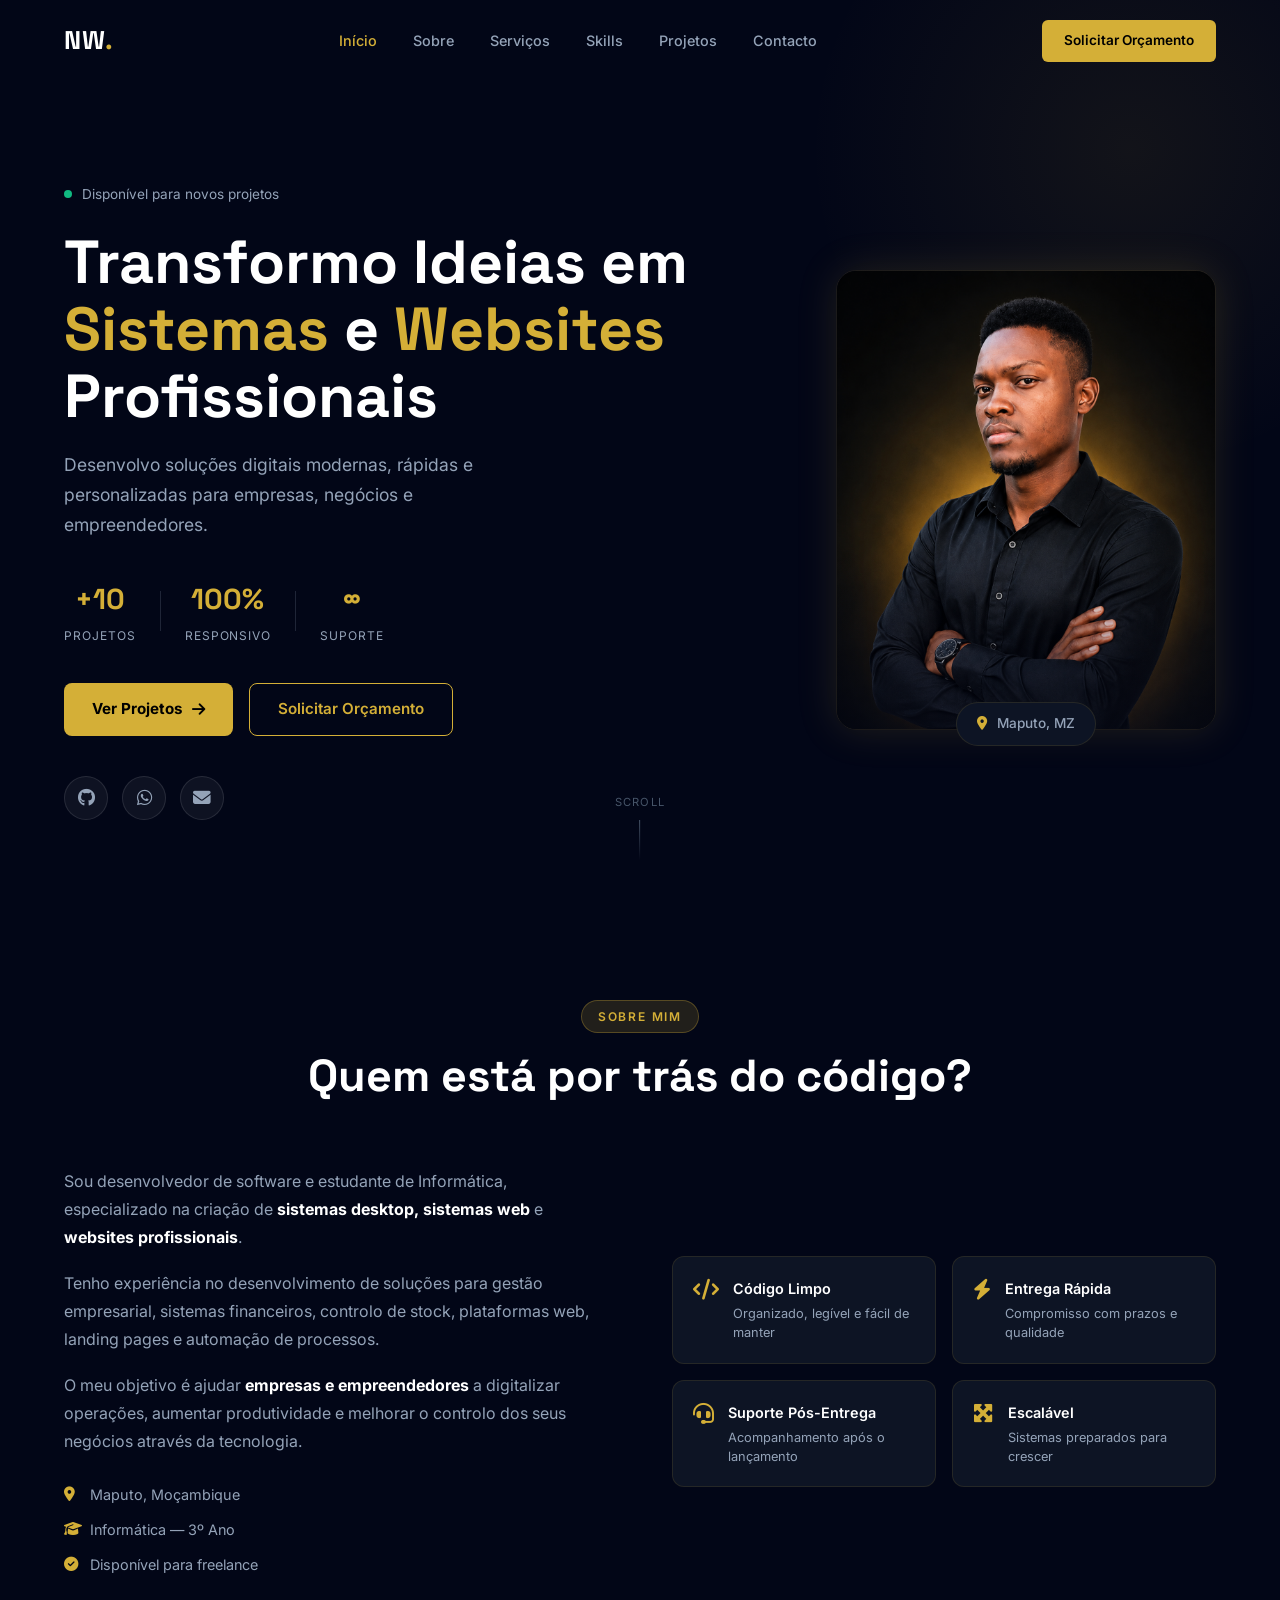
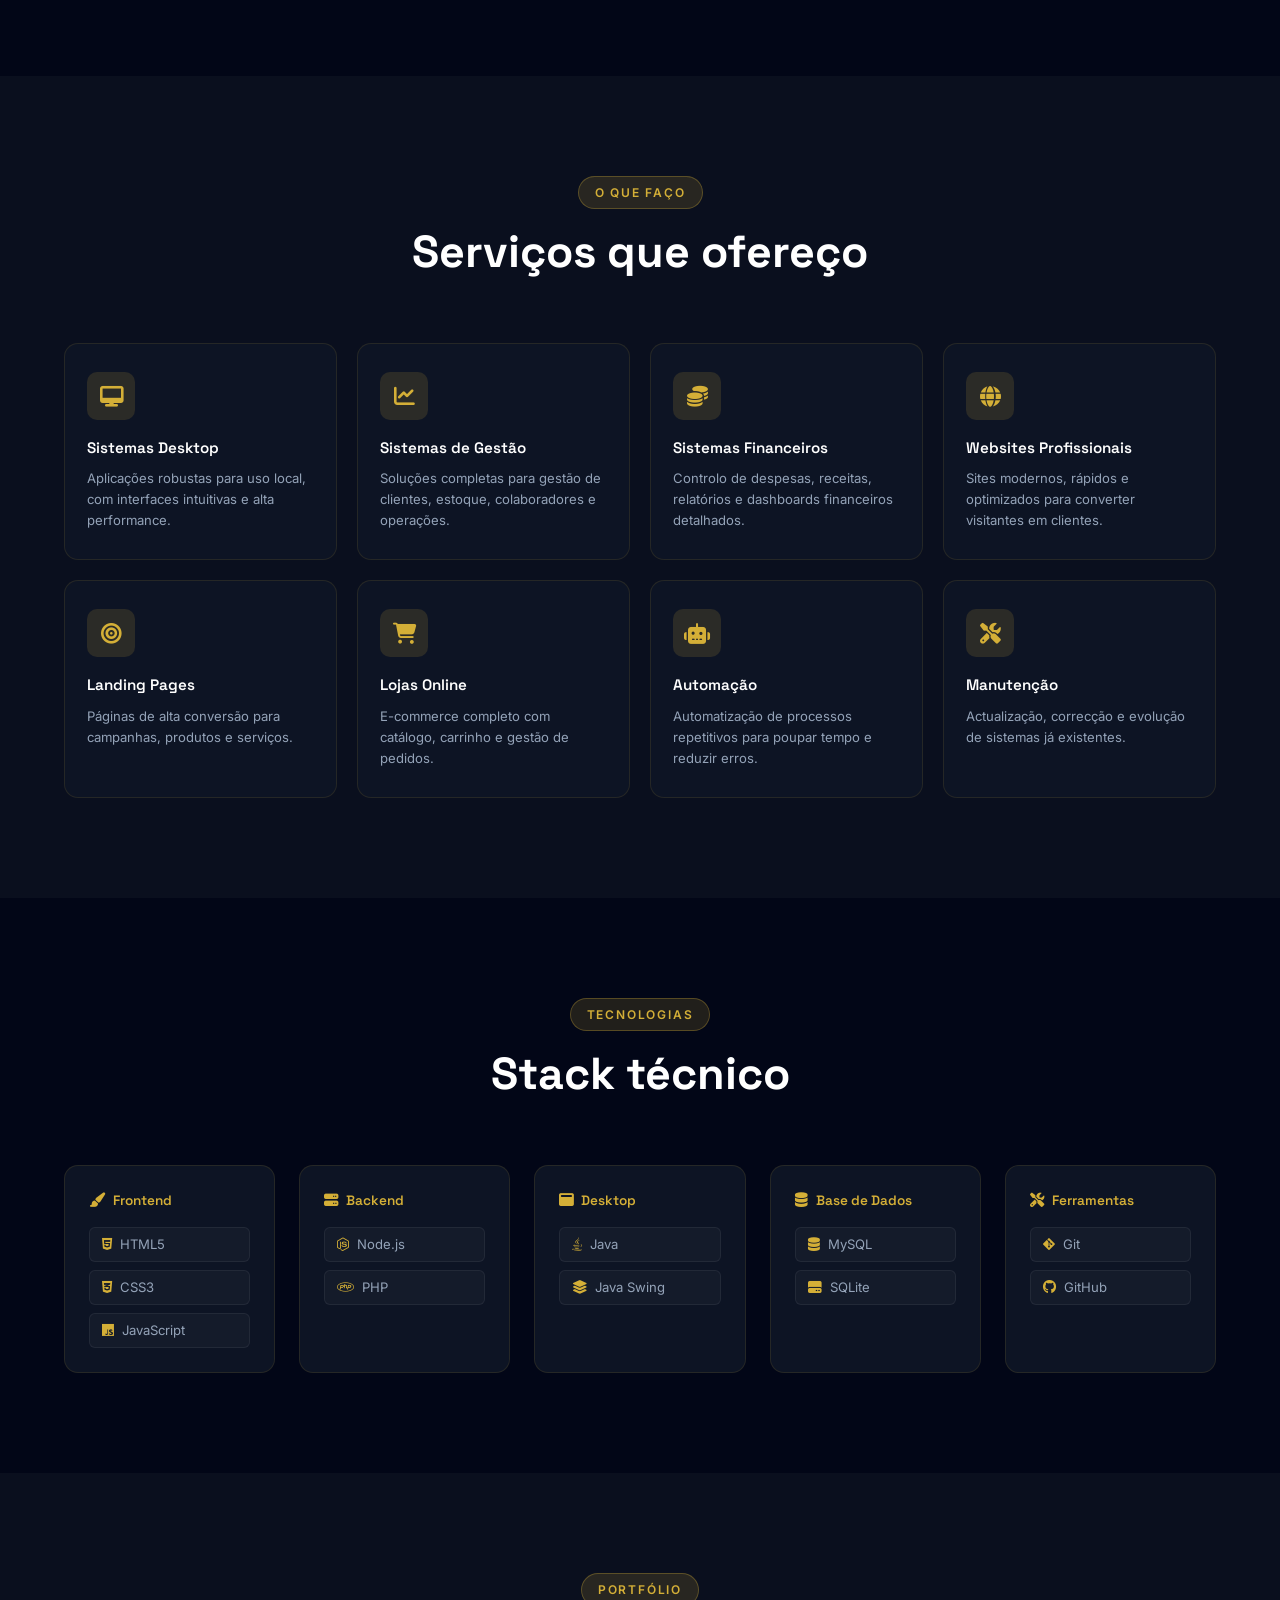
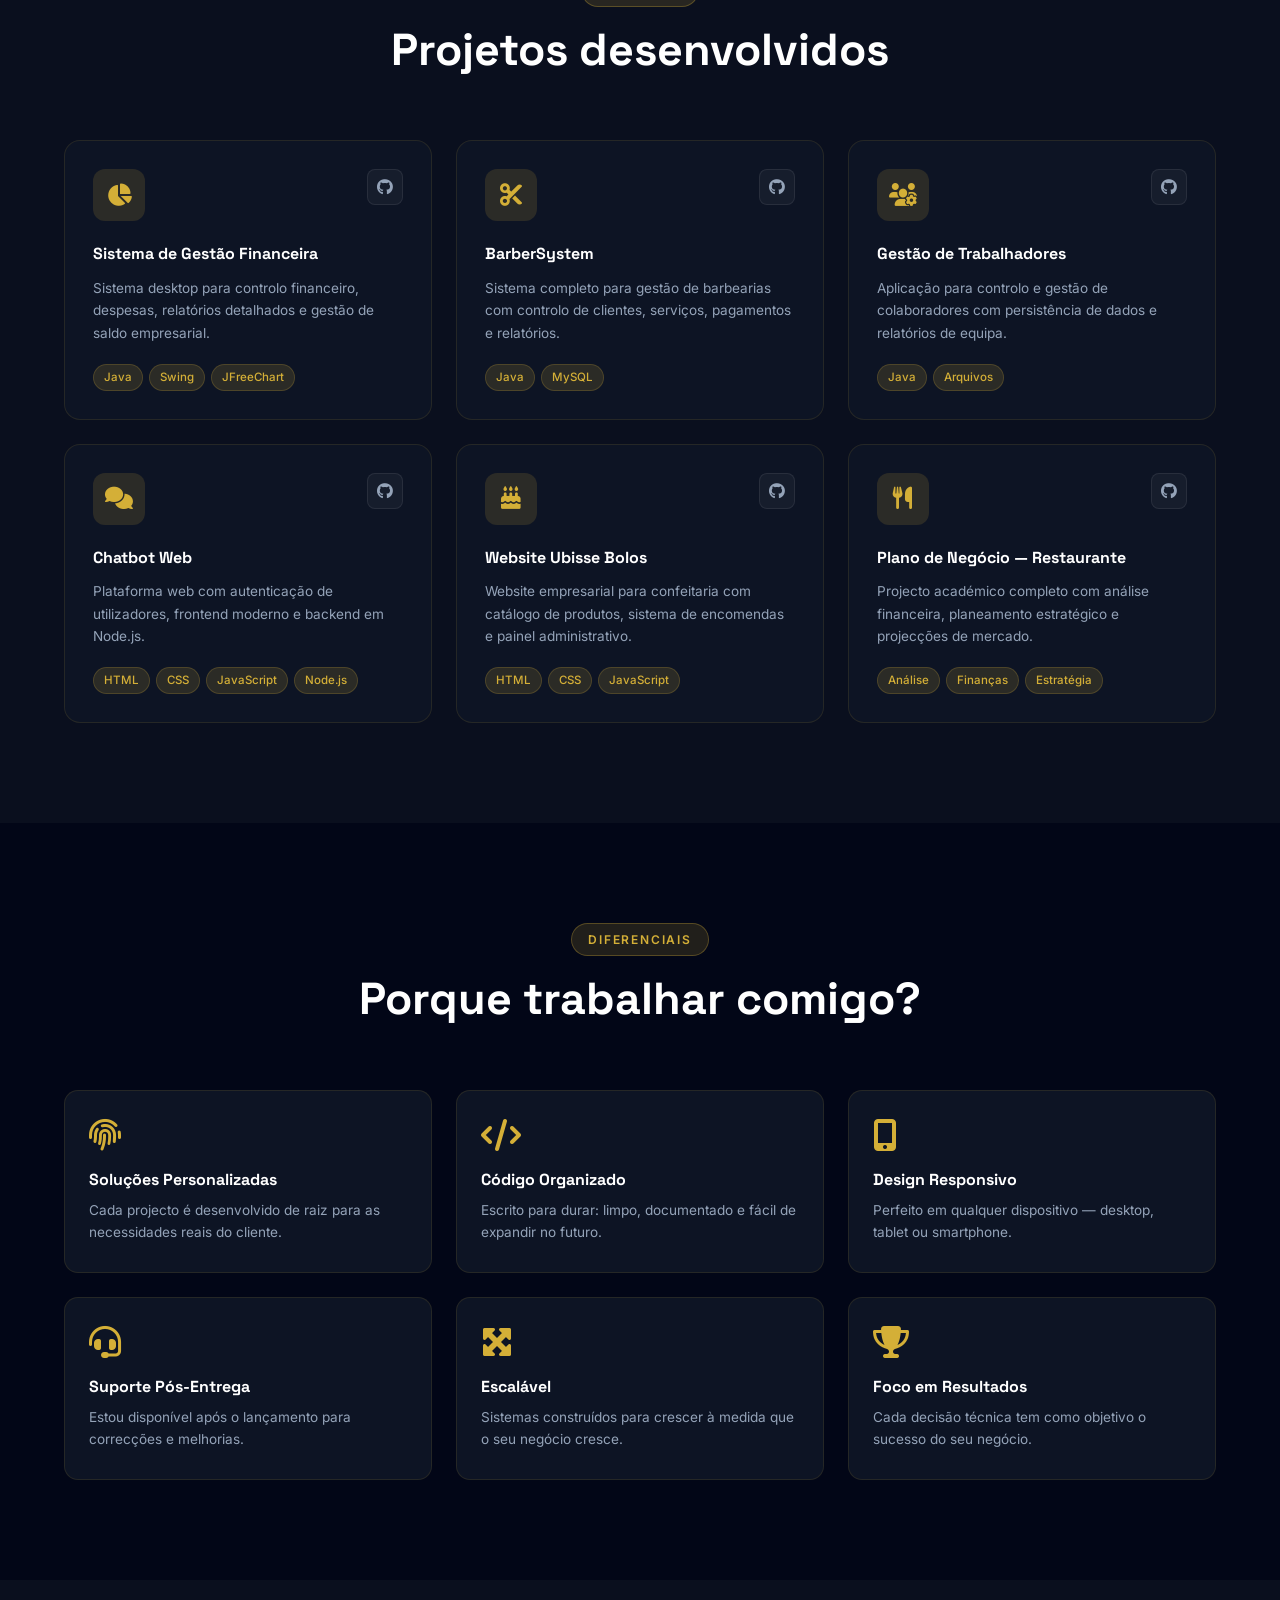
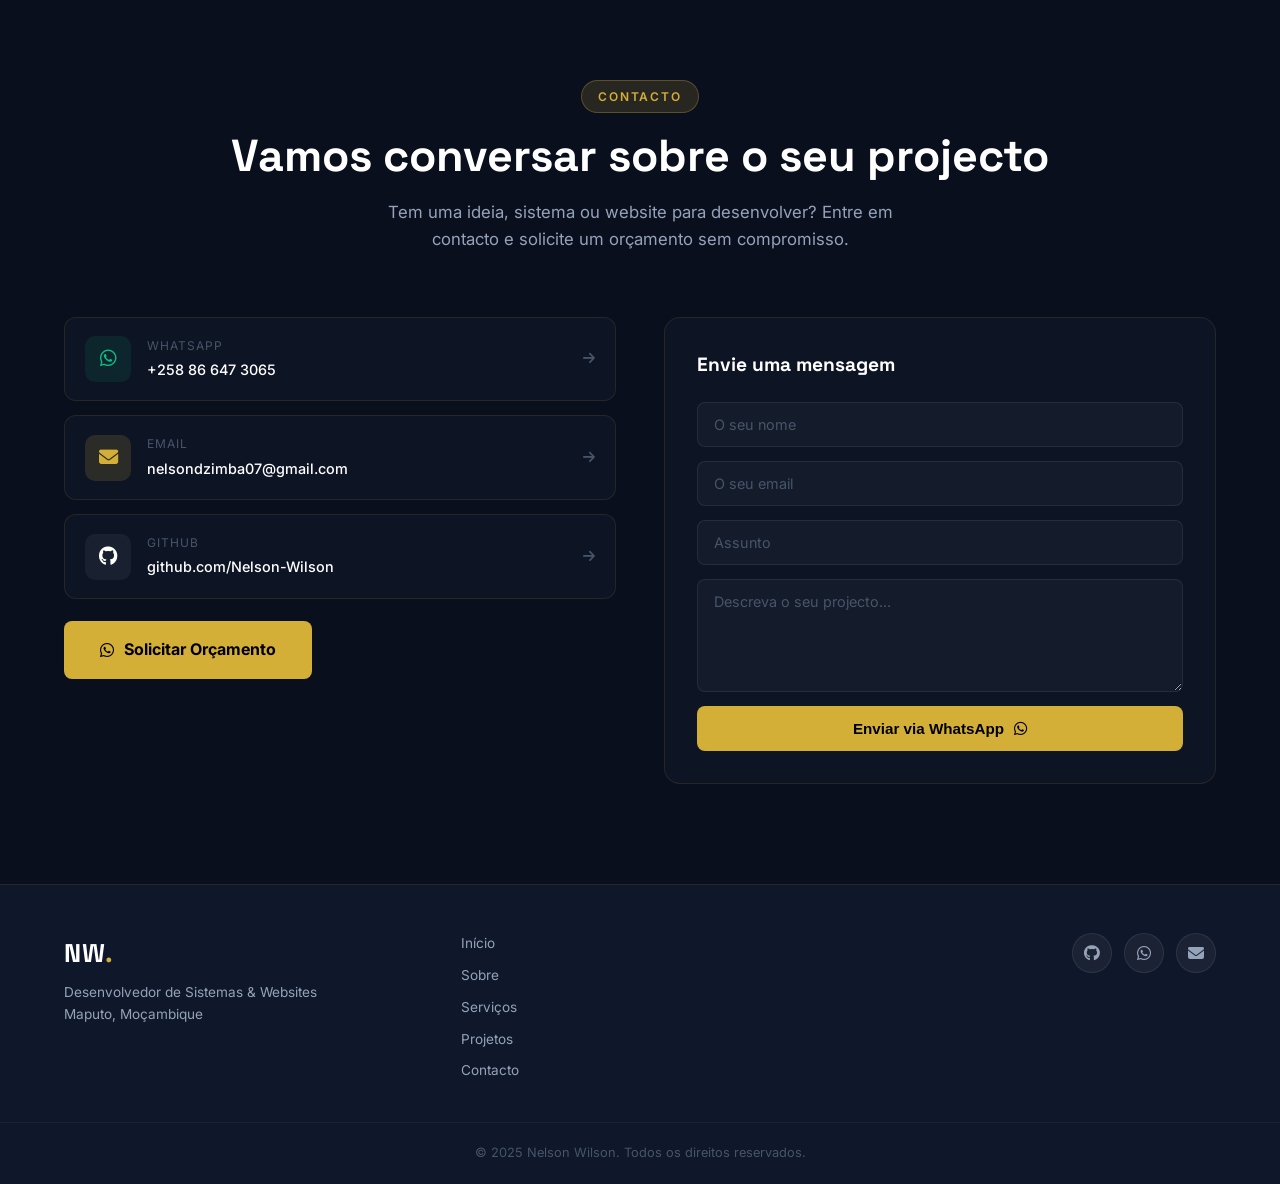
==== portfolio/index.html @ ce4989a3 "Geral" ====
<!DOCTYPE html>
<html lang="pt">
<head>
    <meta charset="UTF-8">
    <meta name="viewport" content="width=device-width, initial-scale=1.0">
    <meta name="description" content="Nelson Wilson — Desenvolvedor de Sistemas e Websites em Maputo, Moçambique. Sistemas desktop, web, gestão empresarial e landing pages profissionais.">
    <meta name="keywords" content="desenvolvedor, sistemas, websites, Java, JavaScript, Maputo, Moçambique, portfólio">
    <meta name="author" content="Nelson Wilson">
    <meta property="og:title" content="Nelson Wilson — Desenvolvedor de Sistemas & Websites">
    <meta property="og:description" content="Desenvolvo sistemas personalizados, websites profissionais e soluções digitais para empresas e empreendedores.">
    <meta property="og:type" content="website">
    <title>Nelson Wilson — Desenvolvedor de Sistemas & Websites</title>
    <link rel="stylesheet" href="style.css">
    <link rel="preconnect" href="https://fonts.googleapis.com">
    <link href="https://fonts.googleapis.com/css2?family=Inter:wght@300;400;500;600;700;800;900&family=Space+Grotesk:wght@400;500;600;700&display=swap" rel="stylesheet">
    <link rel="stylesheet" href="https://cdnjs.cloudflare.com/ajax/libs/font-awesome/6.4.0/css/all.min.css">
</head>
<body>

    <!-- NAVBAR -->
    <nav class="navbar" id="navbar">
        <div class="container nav-container">
            <a href="#home" class="logo">NW<span class="logo-dot">.</span></a>
            <ul class="nav-links" id="navLinks">
                <li><a href="#home" class="nav-link">Início</a></li>
                <li><a href="#about" class="nav-link">Sobre</a></li>
                <li><a href="#services" class="nav-link">Serviços</a></li>
                <li><a href="#skills" class="nav-link">Skills</a></li>
                <li><a href="#projects" class="nav-link">Projetos</a></li>
                <li><a href="#contact" class="nav-link">Contacto</a></li>
            </ul>
            <a href="https://wa.me/258866473065?text=Olá%20Nelson,%20gostaria%20de%20um%20orçamento!" target="_blank" class="btn-nav">Solicitar Orçamento</a>
            <button class="menu-toggle" id="menuToggle" aria-label="Abrir menu">
                <span></span><span></span><span></span>
            </button>
        </div>
    </nav>

    <!-- HERO -->
    <section id="home" class="hero">
        <div class="hero-bg-glow"></div>
        <div class="container hero-container">
            <div class="hero-text" data-aos="fade-right">
                <div class="hero-eyebrow">
                    <span class="dot-pulse"></span>
                    Disponível para novos projetos
                </div>
                <h1 class="hero-title">
                    Transformo Ideias em<br>
                    <span class="gold-text">Sistemas</span> e <span class="gold-text">Websites</span><br>
                    Profissionais
                </h1>
                <p class="hero-desc">
                    Desenvolvo soluções digitais modernas, rápidas e personalizadas para empresas, negócios e empreendedores.
                </p>
                <div class="hero-stats">
                    <div class="hero-stat">
                        <span class="stat-n">+10</span>
                        <span class="stat-l">Projetos</span>
                    </div>
                    <div class="stat-divider"></div>
                    <div class="hero-stat">
                        <span class="stat-n">100%</span>
                        <span class="stat-l">Responsivo</span>
                    </div>
                    <div class="stat-divider"></div>
                    <div class="hero-stat">
                        <span class="stat-n">∞</span>
                        <span class="stat-l">Suporte</span>
                    </div>
                </div>
                <div class="hero-actions">
                    <a href="#projects" class="btn-gold">Ver Projetos <i class="fas fa-arrow-right"></i></a>
                    <a href="https://wa.me/258866473065?text=Olá%20Nelson,%20gostaria%20de%20um%20orçamento!" target="_blank" class="btn-outline">Solicitar Orçamento</a>
                </div>
                <div class="hero-socials">
                    <a href="https://github.com/Nelson-Wilson" target="_blank" aria-label="GitHub"><i class="fab fa-github"></i></a>
                    <a href="https://wa.me/258866473065" target="_blank" aria-label="WhatsApp"><i class="fab fa-whatsapp"></i></a>
                    <a href="mailto:nelsondzimba07@gmail.com" aria-label="Email"><i class="fas fa-envelope"></i></a>
                </div>
            </div>
            <div class="hero-photo" data-aos="fade-left">
                <div class="photo-frame">
                    <img src="nelson.png" alt="Nelson Wilson — Desenvolvedor de Sistemas e Websites" loading="eager">
                </div>
                <div class="photo-badge">
                    <i class="fas fa-map-marker-alt"></i> Maputo, MZ
                </div>
            </div>
        </div>
        <div class="scroll-hint">
            <span>Scroll</span>
            <div class="scroll-line"></div>
        </div>
    </section>

    <!-- SOBRE -->
    <section id="about" class="section">
        <div class="container">
            <div class="section-header" data-aos="fade-up">
                <span class="section-tag">Sobre Mim</span>
                <h2 class="section-title">Quem está por trás do código?</h2>
            </div>
            <div class="about-grid">
                <div class="about-text" data-aos="fade-right">
                    <p>Sou desenvolvedor de software e estudante de Informática, especializado na criação de <strong>sistemas desktop, sistemas web</strong> e <strong>websites profissionais</strong>.</p>
                    <p>Tenho experiência no desenvolvimento de soluções para gestão empresarial, sistemas financeiros, controlo de stock, plataformas web, landing pages e automação de processos.</p>
                    <p>O meu objetivo é ajudar <strong>empresas e empreendedores</strong> a digitalizar operações, aumentar produtividade e melhorar o controlo dos seus negócios através da tecnologia.</p>
                    <div class="about-info">
                        <div class="info-item"><i class="fas fa-map-marker-alt"></i> Maputo, Moçambique</div>
                        <div class="info-item"><i class="fas fa-graduation-cap"></i> Informática — 3º Ano</div>
                        <div class="info-item"><i class="fas fa-check-circle"></i> Disponível para freelance</div>
                    </div>
                </div>
                <div class="about-values" data-aos="fade-left">
                    <div class="value-card">
                        <i class="fas fa-code"></i>
                        <div>
                            <h4>Código Limpo</h4>
                            <p>Organizado, legível e fácil de manter</p>
                        </div>
                    </div>
                    <div class="value-card">
                        <i class="fas fa-bolt"></i>
                        <div>
                            <h4>Entrega Rápida</h4>
                            <p>Compromisso com prazos e qualidade</p>
                        </div>
                    </div>
                    <div class="value-card">
                        <i class="fas fa-headset"></i>
                        <div>
                            <h4>Suporte Pós-Entrega</h4>
                            <p>Acompanhamento após o lançamento</p>
                        </div>
                    </div>
                    <div class="value-card">
                        <i class="fas fa-expand-arrows-alt"></i>
                        <div>
                            <h4>Escalável</h4>
                            <p>Sistemas preparados para crescer</p>
                        </div>
                    </div>
                </div>
            </div>
        </div>
    </section>

    <!-- SERVIÇOS -->
    <section id="services" class="section section-alt">
        <div class="container">
            <div class="section-header" data-aos="fade-up">
                <span class="section-tag">O Que Faço</span>
                <h2 class="section-title">Serviços que ofereço</h2>
            </div>
            <div class="services-grid">
                <div class="service-card" data-aos="fade-up" data-aos-delay="0">
                    <div class="service-icon"><i class="fas fa-desktop"></i></div>
                    <h3>Sistemas Desktop</h3>
                    <p>Aplicações robustas para uso local, com interfaces intuitivas e alta performance.</p>
                </div>
                <div class="service-card" data-aos="fade-up" data-aos-delay="80">
                    <div class="service-icon"><i class="fas fa-chart-line"></i></div>
                    <h3>Sistemas de Gestão</h3>
                    <p>Soluções completas para gestão de clientes, estoque, colaboradores e operações.</p>
                </div>
                <div class="service-card" data-aos="fade-up" data-aos-delay="160">
                    <div class="service-icon"><i class="fas fa-coins"></i></div>
                    <h3>Sistemas Financeiros</h3>
                    <p>Controlo de despesas, receitas, relatórios e dashboards financeiros detalhados.</p>
                </div>
                <div class="service-card" data-aos="fade-up" data-aos-delay="240">
                    <div class="service-icon"><i class="fas fa-globe"></i></div>
                    <h3>Websites Profissionais</h3>
                    <p>Sites modernos, rápidos e optimizados para converter visitantes em clientes.</p>
                </div>
                <div class="service-card" data-aos="fade-up" data-aos-delay="320">
                    <div class="service-icon"><i class="fas fa-bullseye"></i></div>
                    <h3>Landing Pages</h3>
                    <p>Páginas de alta conversão para campanhas, produtos e serviços.</p>
                </div>
                <div class="service-card" data-aos="fade-up" data-aos-delay="400">
                    <div class="service-icon"><i class="fas fa-shopping-cart"></i></div>
                    <h3>Lojas Online</h3>
                    <p>E-commerce completo com catálogo, carrinho e gestão de pedidos.</p>
                </div>
                <div class="service-card" data-aos="fade-up" data-aos-delay="480">
                    <div class="service-icon"><i class="fas fa-robot"></i></div>
                    <h3>Automação</h3>
                    <p>Automatização de processos repetitivos para poupar tempo e reduzir erros.</p>
                </div>
                <div class="service-card" data-aos="fade-up" data-aos-delay="560">
                    <div class="service-icon"><i class="fas fa-tools"></i></div>
                    <h3>Manutenção</h3>
                    <p>Actualização, correcção e evolução de sistemas já existentes.</p>
                </div>
            </div>
        </div>
    </section>

    <!-- HABILIDADES -->
    <section id="skills" class="section">
        <div class="container">
            <div class="section-header" data-aos="fade-up">
                <span class="section-tag">Tecnologias</span>
                <h2 class="section-title">Stack técnico</h2>
            </div>
            <div class="skills-categories">
                <div class="skill-category" data-aos="fade-up" data-aos-delay="0">
                    <h3 class="cat-title"><i class="fas fa-paint-brush"></i> Frontend</h3>
                    <div class="skill-tags">
                        <span class="skill-tag"><i class="fab fa-html5"></i> HTML5</span>
                        <span class="skill-tag"><i class="fab fa-css3-alt"></i> CSS3</span>
                        <span class="skill-tag"><i class="fab fa-js"></i> JavaScript</span>
                    </div>
                </div>
                <div class="skill-category" data-aos="fade-up" data-aos-delay="100">
                    <h3 class="cat-title"><i class="fas fa-server"></i> Backend</h3>
                    <div class="skill-tags">
                        <span class="skill-tag"><i class="fab fa-node-js"></i> Node.js</span>
                        <span class="skill-tag"><i class="fab fa-php"></i> PHP</span>
                    </div>
                </div>
                <div class="skill-category" data-aos="fade-up" data-aos-delay="200">
                    <h3 class="cat-title"><i class="fas fa-window-maximize"></i> Desktop</h3>
                    <div class="skill-tags">
                        <span class="skill-tag"><i class="fab fa-java"></i> Java</span>
                        <span class="skill-tag"><i class="fas fa-layer-group"></i> Java Swing</span>
                    </div>
                </div>
                <div class="skill-category" data-aos="fade-up" data-aos-delay="300">
                    <h3 class="cat-title"><i class="fas fa-database"></i> Base de Dados</h3>
                    <div class="skill-tags">
                        <span class="skill-tag"><i class="fas fa-database"></i> MySQL</span>
                        <span class="skill-tag"><i class="fas fa-hdd"></i> SQLite</span>
                    </div>
                </div>
                <div class="skill-category" data-aos="fade-up" data-aos-delay="400">
                    <h3 class="cat-title"><i class="fas fa-tools"></i> Ferramentas</h3>
                    <div class="skill-tags">
                        <span class="skill-tag"><i class="fab fa-git-alt"></i> Git</span>
                        <span class="skill-tag"><i class="fab fa-github"></i> GitHub</span>
                    </div>
                </div>
            </div>
        </div>
    </section>

    <!-- PROJETOS -->
    <section id="projects" class="section section-alt">
        <div class="container">
            <div class="section-header" data-aos="fade-up">
                <span class="section-tag">Portfólio</span>
                <h2 class="section-title">Projetos desenvolvidos</h2>
            </div>
            <div class="projects-grid">

                <div class="project-card" data-aos="fade-up" data-aos-delay="0">
                    <div class="project-top">
                        <div class="project-icon"><i class="fas fa-chart-pie"></i></div>
                        <a href="https://github.com/Nelson-Wilson" target="_blank" class="project-gh" aria-label="GitHub"><i class="fab fa-github"></i></a>
                    </div>
                    <h3>Sistema de Gestão Financeira</h3>
                    <p>Sistema desktop para controlo financeiro, despesas, relatórios detalhados e gestão de saldo empresarial.</p>
                    <div class="project-tags">
                        <span>Java</span><span>Swing</span><span>JFreeChart</span>
                    </div>
                </div>

                <div class="project-card" data-aos="fade-up" data-aos-delay="80">
                    <div class="project-top">
                        <div class="project-icon"><i class="fas fa-cut"></i></div>
                        <a href="https://github.com/Nelson-Wilson" target="_blank" class="project-gh" aria-label="GitHub"><i class="fab fa-github"></i></a>
                    </div>
                    <h3>BarberSystem</h3>
                    <p>Sistema completo para gestão de barbearias com controlo de clientes, serviços, pagamentos e relatórios.</p>
                    <div class="project-tags">
                        <span>Java</span><span>MySQL</span>
                    </div>
                </div>

                <div class="project-card" data-aos="fade-up" data-aos-delay="160">
                    <div class="project-top">
                        <div class="project-icon"><i class="fas fa-users-cog"></i></div>
                        <a href="https://github.com/Nelson-Wilson" target="_blank" class="project-gh" aria-label="GitHub"><i class="fab fa-github"></i></a>
                    </div>
                    <h3>Gestão de Trabalhadores</h3>
                    <p>Aplicação para controlo e gestão de colaboradores com persistência de dados e relatórios de equipa.</p>
                    <div class="project-tags">
                        <span>Java</span><span>Arquivos</span>
                    </div>
                </div>

                <div class="project-card" data-aos="fade-up" data-aos-delay="240">
                    <div class="project-top">
                        <div class="project-icon"><i class="fas fa-comments"></i></div>
                        <a href="https://github.com/Nelson-Wilson" target="_blank" class="project-gh" aria-label="GitHub"><i class="fab fa-github"></i></a>
                    </div>
                    <h3>Chatbot Web</h3>
                    <p>Plataforma web com autenticação de utilizadores, frontend moderno e backend em Node.js.</p>
                    <div class="project-tags">
                        <span>HTML</span><span>CSS</span><span>JavaScript</span><span>Node.js</span>
                    </div>
                </div>

                <div class="project-card" data-aos="fade-up" data-aos-delay="320">
                    <div class="project-top">
                        <div class="project-icon"><i class="fas fa-birthday-cake"></i></div>
                        <a href="https://github.com/Nelson-Wilson" target="_blank" class="project-gh" aria-label="GitHub"><i class="fab fa-github"></i></a>
                    </div>
                    <h3>Website Ubisse Bolos</h3>
                    <p>Website empresarial para confeitaria com catálogo de produtos, sistema de encomendas e painel administrativo.</p>
                    <div class="project-tags">
                        <span>HTML</span><span>CSS</span><span>JavaScript</span>
                    </div>
                </div>

                <div class="project-card" data-aos="fade-up" data-aos-delay="400">
                    <div class="project-top">
                        <div class="project-icon"><i class="fas fa-utensils"></i></div>
                        <a href="https://github.com/Nelson-Wilson" target="_blank" class="project-gh" aria-label="GitHub"><i class="fab fa-github"></i></a>
                    </div>
                    <h3>Plano de Negócio — Restaurante</h3>
                    <p>Projecto académico completo com análise financeira, planeamento estratégico e projecções de mercado.</p>
                    <div class="project-tags">
                        <span>Análise</span><span>Finanças</span><span>Estratégia</span>
                    </div>
                </div>

            </div>
        </div>
    </section>

    <!-- DIFERENCIAIS -->
    <section id="why" class="section">
        <div class="container">
            <div class="section-header" data-aos="fade-up">
                <span class="section-tag">Diferenciais</span>
                <h2 class="section-title">Porque trabalhar comigo?</h2>
            </div>
            <div class="why-grid">
                <div class="why-card" data-aos="fade-up" data-aos-delay="0">
                    <i class="fas fa-fingerprint"></i>
                    <h4>Soluções Personalizadas</h4>
                    <p>Cada projecto é desenvolvido de raiz para as necessidades reais do cliente.</p>
                </div>
                <div class="why-card" data-aos="fade-up" data-aos-delay="80">
                    <i class="fas fa-code"></i>
                    <h4>Código Organizado</h4>
                    <p>Escrito para durar: limpo, documentado e fácil de expandir no futuro.</p>
                </div>
                <div class="why-card" data-aos="fade-up" data-aos-delay="160">
                    <i class="fas fa-mobile-alt"></i>
                    <h4>Design Responsivo</h4>
                    <p>Perfeito em qualquer dispositivo — desktop, tablet ou smartphone.</p>
                </div>
                <div class="why-card" data-aos="fade-up" data-aos-delay="240">
                    <i class="fas fa-headset"></i>
                    <h4>Suporte Pós-Entrega</h4>
                    <p>Estou disponível após o lançamento para correcções e melhorias.</p>
                </div>
                <div class="why-card" data-aos="fade-up" data-aos-delay="320">
                    <i class="fas fa-expand-arrows-alt"></i>
                    <h4>Escalável</h4>
                    <p>Sistemas construídos para crescer à medida que o seu negócio cresce.</p>
                </div>
                <div class="why-card" data-aos="fade-up" data-aos-delay="400">
                    <i class="fas fa-trophy"></i>
                    <h4>Foco em Resultados</h4>
                    <p>Cada decisão técnica tem como objetivo o sucesso do seu negócio.</p>
                </div>
            </div>
        </div>
    </section>

    <!-- CONTACTO -->
    <section id="contact" class="section section-alt">
        <div class="container">
            <div class="section-header" data-aos="fade-up">
                <span class="section-tag">Contacto</span>
                <h2 class="section-title">Vamos conversar sobre o seu projecto</h2>
                <p class="section-desc">Tem uma ideia, sistema ou website para desenvolver? Entre em contacto e solicite um orçamento sem compromisso.</p>
            </div>
            <div class="contact-grid">
                <div class="contact-cards" data-aos="fade-right">
                    <a href="https://wa.me/258866473065?text=Olá%20Nelson,%20gostaria%20de%20solicitar%20um%20orçamento!" target="_blank" class="contact-card contact-card--whatsapp">
                        <div class="contact-card-icon"><i class="fab fa-whatsapp"></i></div>
                        <div class="contact-card-info">
                            <span class="contact-label">WhatsApp</span>
                            <span class="contact-value">+258 86 647 3065</span>
                        </div>
                        <i class="fas fa-arrow-right contact-arrow"></i>
                    </a>
                    <a href="mailto:nelsondzimba07@gmail.com" class="contact-card contact-card--email">
                        <div class="contact-card-icon"><i class="fas fa-envelope"></i></div>
                        <div class="contact-card-info">
                            <span class="contact-label">Email</span>
                            <span class="contact-value">nelsondzimba07@gmail.com</span>
                        </div>
                        <i class="fas fa-arrow-right contact-arrow"></i>
                    </a>
                    <a href="https://github.com/Nelson-Wilson" target="_blank" class="contact-card contact-card--github">
                        <div class="contact-card-icon"><i class="fab fa-github"></i></div>
                        <div class="contact-card-info">
                            <span class="contact-label">GitHub</span>
                            <span class="contact-value">github.com/Nelson-Wilson</span>
                        </div>
                        <i class="fas fa-arrow-right contact-arrow"></i>
                    </a>
                    <div class="contact-cta" data-aos="fade-up">
                        <a href="https://wa.me/258866473065?text=Olá%20Nelson,%20gostaria%20de%20solicitar%20um%20orçamento!" target="_blank" class="btn-gold btn-large">
                            <i class="fab fa-whatsapp"></i> Solicitar Orçamento
                        </a>
                    </div>
                </div>
                <div class="contact-form-wrap" data-aos="fade-left">
                    <h3>Envie uma mensagem</h3>
                    <div id="contactForm">
                        <input type="text" id="formName" placeholder="O seu nome" autocomplete="name">
                        <input type="email" id="formEmail" placeholder="O seu email" autocomplete="email">
                        <input type="text" id="formSubject" placeholder="Assunto">
                        <textarea id="formMsg" placeholder="Descreva o seu projecto..." rows="5"></textarea>
                        <button class="btn-gold btn-full" id="sendBtn" onclick="sendWhatsApp()">
                            Enviar via WhatsApp <i class="fab fa-whatsapp"></i>
                        </button>
                    </div>
                </div>
            </div>
        </div>
    </section>

    <!-- FOOTER -->
    <footer class="footer">
        <div class="container footer-container">
            <div class="footer-brand">
                <span class="logo">NW<span class="logo-dot">.</span></span>
                <p>Desenvolvedor de Sistemas & Websites<br>Maputo, Moçambique</p>
            </div>
            <div class="footer-links">
                <a href="#home">Início</a>
                <a href="#about">Sobre</a>
                <a href="#services">Serviços</a>
                <a href="#projects">Projetos</a>
                <a href="#contact">Contacto</a>
            </div>
            <div class="footer-socials">
                <a href="https://github.com/Nelson-Wilson" target="_blank" aria-label="GitHub"><i class="fab fa-github"></i></a>
                <a href="https://wa.me/258866473065" target="_blank" aria-label="WhatsApp"><i class="fab fa-whatsapp"></i></a>
                <a href="mailto:nelsondzimba07@gmail.com" aria-label="Email"><i class="fas fa-envelope"></i></a>
            </div>
        </div>
        <div class="footer-bottom">
            <p>&copy; 2025 Nelson Wilson. Todos os direitos reservados.</p>
        </div>
    </footer>

    <script src="script.js"></script>
</body>
</html>
---- portfolio/style.css ----
/* =============================================
   RESET & VARIABLES
   ============================================= */
*, *::before, *::after {
    margin: 0; padding: 0; box-sizing: border-box;
}

:root {
    --gold: #D4AF37;
    --gold-light: #E8CB5A;
    --gold-dim: rgba(212, 175, 55, 0.15);
    --navy: #0F172A;
    --bg: #020617;
    --bg-alt: #0A0F1E;
    --card-bg: #0D1424;
    --card-border: rgba(212, 175, 55, 0.12);
    --text: #FFFFFF;
    --text-muted: #94A3B8;
    --text-dim: #475569;
    --shadow-gold: 0 0 40px rgba(212, 175, 55, 0.15);
    --transition: all 0.3s cubic-bezier(0.4, 0, 0.2, 1);
    --font-display: 'Space Grotesk', sans-serif;
    --font-body: 'Inter', sans-serif;
}

html { scroll-behavior: smooth; }

body {
    font-family: var(--font-body);
    background: var(--bg);
    color: var(--text);
    line-height: 1.6;
    overflow-x: hidden;
}

a { text-decoration: none; color: inherit; }

/* =============================================
   TYPOGRAPHY
   ============================================= */
.gold-text { color: var(--gold); }

/* =============================================
   LAYOUT
   ============================================= */
.container {
    max-width: 1200px;
    margin: 0 auto;
    padding: 0 24px;
}

.section { padding: 100px 0; }
.section-alt { background: var(--bg-alt); }

.section-header {
    text-align: center;
    margin-bottom: 64px;
}

.section-tag {
    display: inline-block;
    font-family: var(--font-body);
    font-size: 0.75rem;
    font-weight: 600;
    letter-spacing: 0.15em;
    text-transform: uppercase;
    color: var(--gold);
    background: var(--gold-dim);
    border: 1px solid rgba(212, 175, 55, 0.3);
    padding: 6px 16px;
    border-radius: 100px;
    margin-bottom: 16px;
}

.section-title {
    font-family: var(--font-display);
    font-size: clamp(2rem, 4vw, 2.8rem);
    font-weight: 700;
    color: var(--text);
    line-height: 1.2;
}

.section-desc {
    color: var(--text-muted);
    font-size: 1.05rem;
    max-width: 560px;
    margin: 16px auto 0;
}

/* =============================================
   BUTTONS
   ============================================= */
.btn-gold {
    display: inline-flex;
    align-items: center;
    gap: 10px;
    background: var(--gold);
    color: #000;
    font-weight: 700;
    font-size: 0.95rem;
    padding: 14px 28px;
    border-radius: 8px;
    transition: var(--transition);
    border: none;
    cursor: pointer;
}
.btn-gold:hover {
    background: var(--gold-light);
    transform: translateY(-2px);
    box-shadow: 0 8px 30px rgba(212,175,55,0.35);
}

.btn-outline {
    display: inline-flex;
    align-items: center;
    gap: 10px;
    background: transparent;
    color: var(--gold);
    font-weight: 600;
    font-size: 0.95rem;
    padding: 13px 28px;
    border-radius: 8px;
    border: 1.5px solid var(--gold);
    transition: var(--transition);
}
.btn-outline:hover {
    background: var(--gold-dim);
    transform: translateY(-2px);
}

.btn-large { padding: 16px 36px; font-size: 1rem; }
.btn-full { width: 100%; justify-content: center; }

/* =============================================
   NAVBAR
   ============================================= */
.navbar {
    position: fixed;
    top: 0; left: 0; width: 100%;
    z-index: 1000;
    padding: 20px 0;
    transition: var(--transition);
}
.navbar.scrolled {
    background: rgba(2, 6, 23, 0.95);
    backdrop-filter: blur(20px);
    padding: 14px 0;
    border-bottom: 1px solid rgba(212, 175, 55, 0.1);
}
.nav-container {
    display: flex;
    align-items: center;
    justify-content: space-between;
    gap: 32px;
}
.logo {
    font-family: var(--font-display);
    font-size: 1.6rem;
    font-weight: 800;
    color: var(--text);
    letter-spacing: 1px;
}
.logo-dot { color: var(--gold); }

.nav-links {
    display: flex;
    list-style: none;
    gap: 36px;
}
.nav-link {
    font-size: 0.9rem;
    font-weight: 500;
    color: var(--text-muted);
    transition: var(--transition);
    position: relative;
}
.nav-link::after {
    content: '';
    position: absolute;
    bottom: -4px; left: 0;
    width: 0; height: 1.5px;
    background: var(--gold);
    transition: var(--transition);
}
.nav-link:hover { color: var(--gold); }
.nav-link:hover::after { width: 100%; }

.btn-nav {
    font-size: 0.85rem;
    font-weight: 600;
    background: var(--gold);
    color: #000;
    padding: 10px 22px;
    border-radius: 6px;
    transition: var(--transition);
    white-space: nowrap;
}
.btn-nav:hover { background: var(--gold-light); }

.menu-toggle {
    display: none;
    flex-direction: column;
    gap: 5px;
    background: none;
    border: none;
    cursor: pointer;
    padding: 4px;
}
.menu-toggle span {
    display: block;
    width: 24px; height: 2px;
    background: var(--text);
    border-radius: 2px;
    transition: var(--transition);
}

/* =============================================
   HERO
   ============================================= */
.hero {
    min-height: 100vh;
    display: flex;
    align-items: center;
    padding-top: 100px;
    position: relative;
    overflow: hidden;
}
.hero-bg-glow {
    position: absolute;
    top: -200px; right: -200px;
    width: 700px; height: 700px;
    background: radial-gradient(circle, rgba(212,175,55,0.08) 0%, transparent 65%);
    pointer-events: none;
}
.hero-container {
    display: flex;
    align-items: center;
    justify-content: space-between;
    gap: 60px;
    width: 100%;
}
.hero-text { flex: 1; }

.hero-eyebrow {
    display: inline-flex;
    align-items: center;
    gap: 10px;
    font-size: 0.85rem;
    color: var(--text-muted);
    margin-bottom: 24px;
}
.dot-pulse {
    width: 8px; height: 8px;
    background: #10B981;
    border-radius: 50%;
    animation: pulse 2s infinite;
}
@keyframes pulse {
    0%, 100% { box-shadow: 0 0 0 0 rgba(16,185,129,0.6); }
    50% { box-shadow: 0 0 0 6px rgba(16,185,129,0); }
}

.hero-title {
    font-family: var(--font-display);
    font-size: clamp(2.2rem, 5vw, 3.8rem);
    font-weight: 800;
    line-height: 1.1;
    margin-bottom: 20px;
    color: var(--text);
}
.hero-desc {
    font-size: 1.1rem;
    color: var(--text-muted);
    max-width: 480px;
    margin-bottom: 36px;
    line-height: 1.7;
}

.hero-stats {
    display: flex;
    align-items: center;
    gap: 24px;
    margin-bottom: 36px;
}
.hero-stat { text-align: center; }
.stat-n {
    display: block;
    font-family: var(--font-display);
    font-size: 1.8rem;
    font-weight: 800;
    color: var(--gold);
}
.stat-l {
    font-size: 0.75rem;
    color: var(--text-muted);
    text-transform: uppercase;
    letter-spacing: 0.08em;
}
.stat-divider {
    width: 1px; height: 40px;
    background: rgba(148,163,184,0.2);
}

.hero-actions {
    display: flex;
    gap: 16px;
    flex-wrap: wrap;
    margin-bottom: 40px;
}

.hero-socials {
    display: flex;
    gap: 14px;
}
.hero-socials a {
    width: 44px; height: 44px;
    display: flex; align-items: center; justify-content: center;
    border-radius: 50%;
    background: rgba(255,255,255,0.05);
    border: 1px solid rgba(255,255,255,0.1);
    color: var(--text-muted);
    font-size: 1.1rem;
    transition: var(--transition);
}
.hero-socials a:hover {
    background: var(--gold-dim);
    border-color: var(--gold);
    color: var(--gold);
    transform: translateY(-3px);
}

.hero-photo {
    flex-shrink: 0;
    position: relative;
}
.photo-frame {
    width: 380px; height: 460px;
    border-radius: 20px;
    overflow: hidden;
    border: 1px solid var(--card-border);
    box-shadow: var(--shadow-gold);
    position: relative;
}
.photo-frame::before {
    content: '';
    position: absolute;
    inset: 0;
    background: linear-gradient(to bottom, transparent 60%, rgba(2,6,23,0.5) 100%);
    z-index: 1;
    pointer-events: none;
}
.photo-frame img {
    width: 100%; height: 100%;
    object-fit: cover;
    object-position: top center;
    display: block;
}
.photo-badge {
    position: absolute;
    bottom: -16px; left: 50%;
    transform: translateX(-50%);
    background: var(--card-bg);
    border: 1px solid var(--card-border);
    padding: 10px 20px;
    border-radius: 100px;
    font-size: 0.85rem;
    font-weight: 500;
    color: var(--text-muted);
    white-space: nowrap;
    z-index: 2;
}
.photo-badge i { color: var(--gold); margin-right: 6px; }

.scroll-hint {
    position: absolute;
    bottom: 40px; left: 50%;
    transform: translateX(-50%);
    display: flex;
    flex-direction: column;
    align-items: center;
    gap: 8px;
    color: var(--text-dim);
    font-size: 0.7rem;
    letter-spacing: 0.1em;
    text-transform: uppercase;
}
.scroll-line {
    width: 1px; height: 40px;
    background: linear-gradient(to bottom, var(--text-dim), transparent);
    animation: scrollDown 2s ease-in-out infinite;
}
@keyframes scrollDown {
    0% { transform: scaleY(0); transform-origin: top; }
    50% { transform: scaleY(1); transform-origin: top; }
    51% { transform: scaleY(1); transform-origin: bottom; }
    100% { transform: scaleY(0); transform-origin: bottom; }
}

/* =============================================
   ABOUT
   ============================================= */
.about-grid {
    display: grid;
    grid-template-columns: 1fr 1fr;
    gap: 64px;
    align-items: center;
}
.about-text p {
    color: var(--text-muted);
    margin-bottom: 18px;
    font-size: 1rem;
    line-height: 1.75;
}
.about-text p strong { color: var(--text); }
.about-info {
    margin-top: 28px;
    display: flex;
    flex-direction: column;
    gap: 12px;
}
.info-item {
    display: flex;
    align-items: center;
    gap: 10px;
    color: var(--text-muted);
    font-size: 0.9rem;
}
.info-item i { color: var(--gold); width: 16px; }

.about-values {
    display: grid;
    grid-template-columns: 1fr 1fr;
    gap: 16px;
}
.value-card {
    background: var(--card-bg);
    border: 1px solid var(--card-border);
    border-radius: 12px;
    padding: 20px;
    display: flex;
    align-items: flex-start;
    gap: 14px;
    transition: var(--transition);
}
.value-card:hover {
    border-color: rgba(212,175,55,0.3);
    transform: translateY(-2px);
}
.value-card > i {
    color: var(--gold);
    font-size: 1.3rem;
    flex-shrink: 0;
    margin-top: 2px;
}
.value-card h4 {
    font-size: 0.9rem;
    font-weight: 600;
    color: var(--text);
    margin-bottom: 4px;
}
.value-card p {
    font-size: 0.8rem;
    color: var(--text-muted);
    line-height: 1.5;
}

/* =============================================
   SERVICES
   ============================================= */
.services-grid {
    display: grid;
    grid-template-columns: repeat(4, 1fr);
    gap: 20px;
}
.service-card {
    background: var(--card-bg);
    border: 1px solid var(--card-border);
    border-radius: 14px;
    padding: 28px 22px;
    transition: var(--transition);
    cursor: default;
}
.service-card:hover {
    border-color: rgba(212,175,55,0.4);
    transform: translateY(-6px);
    box-shadow: 0 20px 40px rgba(0,0,0,0.3);
}
.service-icon {
    width: 48px; height: 48px;
    background: var(--gold-dim);
    border-radius: 10px;
    display: flex; align-items: center; justify-content: center;
    font-size: 1.3rem;
    color: var(--gold);
    margin-bottom: 16px;
}
.service-card h3 {
    font-size: 0.95rem;
    font-weight: 600;
    color: var(--text);
    margin-bottom: 8px;
    font-family: var(--font-display);
}
.service-card p {
    font-size: 0.82rem;
    color: var(--text-muted);
    line-height: 1.6;
}

/* =============================================
   SKILLS
   ============================================= */
.skills-categories {
    display: grid;
    grid-template-columns: repeat(5, 1fr);
    gap: 24px;
}
.skill-category {
    background: var(--card-bg);
    border: 1px solid var(--card-border);
    border-radius: 14px;
    padding: 24px;
    transition: var(--transition);
}
.skill-category:hover { border-color: rgba(212,175,55,0.3); }

.cat-title {
    font-family: var(--font-display);
    font-size: 0.85rem;
    font-weight: 600;
    color: var(--gold);
    margin-bottom: 16px;
    display: flex;
    align-items: center;
    gap: 8px;
}
.cat-title i { font-size: 0.9rem; }

.skill-tags { display: flex; flex-direction: column; gap: 8px; }

.skill-tag {
    display: inline-flex;
    align-items: center;
    gap: 8px;
    font-size: 0.82rem;
    color: var(--text-muted);
    background: rgba(255,255,255,0.03);
    border: 1px solid rgba(255,255,255,0.06);
    padding: 6px 12px;
    border-radius: 6px;
    transition: var(--transition);
}
.skill-tag:hover { color: var(--text); border-color: rgba(212,175,55,0.2); }
.skill-tag i { color: var(--gold); font-size: 0.85rem; }

/* =============================================
   PROJECTS
   ============================================= */
.projects-grid {
    display: grid;
    grid-template-columns: repeat(3, 1fr);
    gap: 24px;
}
.project-card {
    background: var(--card-bg);
    border: 1px solid var(--card-border);
    border-radius: 16px;
    padding: 28px;
    transition: var(--transition);
    display: flex;
    flex-direction: column;
}
.project-card:hover {
    border-color: rgba(212,175,55,0.4);
    transform: translateY(-6px);
    box-shadow: 0 20px 50px rgba(0,0,0,0.4);
}
.project-top {
    display: flex;
    justify-content: space-between;
    align-items: flex-start;
    margin-bottom: 20px;
}
.project-icon {
    width: 52px; height: 52px;
    background: var(--gold-dim);
    border-radius: 12px;
    display: flex; align-items: center; justify-content: center;
    font-size: 1.4rem;
    color: var(--gold);
}
.project-gh {
    width: 36px; height: 36px;
    display: flex; align-items: center; justify-content: center;
    background: rgba(255,255,255,0.04);
    border: 1px solid rgba(255,255,255,0.08);
    border-radius: 8px;
    color: var(--text-muted);
    font-size: 1rem;
    transition: var(--transition);
}
.project-gh:hover { color: var(--gold); border-color: var(--gold); }

.project-card h3 {
    font-family: var(--font-display);
    font-size: 1rem;
    font-weight: 700;
    color: var(--text);
    margin-bottom: 10px;
}
.project-card p {
    font-size: 0.85rem;
    color: var(--text-muted);
    line-height: 1.65;
    margin-bottom: 20px;
    flex: 1;
}
.project-tags {
    display: flex;
    flex-wrap: wrap;
    gap: 6px;
}
.project-tags span {
    font-size: 0.72rem;
    font-weight: 500;
    color: var(--gold);
    background: var(--gold-dim);
    border: 1px solid rgba(212,175,55,0.2);
    padding: 3px 10px;
    border-radius: 100px;
}

/* =============================================
   WHY SECTION
   ============================================= */
.why-grid {
    display: grid;
    grid-template-columns: repeat(3, 1fr);
    gap: 24px;
}
.why-card {
    background: var(--card-bg);
    border: 1px solid var(--card-border);
    border-radius: 14px;
    padding: 28px 24px;
    transition: var(--transition);
}
.why-card:hover {
    border-color: rgba(212,175,55,0.35);
    transform: translateY(-4px);
}
.why-card > i {
    font-size: 2rem;
    color: var(--gold);
    margin-bottom: 16px;
    display: block;
}
.why-card h4 {
    font-family: var(--font-display);
    font-size: 1rem;
    font-weight: 700;
    color: var(--text);
    margin-bottom: 8px;
}
.why-card p {
    font-size: 0.85rem;
    color: var(--text-muted);
    line-height: 1.6;
}

/* =============================================
   CONTACT
   ============================================= */
.contact-grid {
    display: grid;
    grid-template-columns: 1fr 1fr;
    gap: 48px;
    align-items: start;
}
.contact-cards { display: flex; flex-direction: column; gap: 14px; }

.contact-card {
    display: flex;
    align-items: center;
    gap: 16px;
    padding: 18px 20px;
    background: var(--card-bg);
    border: 1px solid var(--card-border);
    border-radius: 12px;
    transition: var(--transition);
}
.contact-card:hover {
    border-color: rgba(212,175,55,0.4);
    transform: translateX(6px);
}
.contact-card-icon {
    width: 46px; height: 46px;
    border-radius: 10px;
    display: flex; align-items: center; justify-content: center;
    font-size: 1.2rem;
    flex-shrink: 0;
}
.contact-card--whatsapp .contact-card-icon { background: rgba(16,185,129,0.1); color: #10B981; }
.contact-card--email .contact-card-icon { background: var(--gold-dim); color: var(--gold); }
.contact-card--github .contact-card-icon { background: rgba(255,255,255,0.05); color: var(--text); }

.contact-card-info { flex: 1; }
.contact-label { display: block; font-size: 0.75rem; color: var(--text-dim); text-transform: uppercase; letter-spacing: 0.08em; margin-bottom: 2px; }
.contact-value { font-size: 0.9rem; font-weight: 500; color: var(--text); }
.contact-arrow { color: var(--text-dim); font-size: 0.85rem; }

.contact-cta { margin-top: 8px; }

.contact-form-wrap {
    background: var(--card-bg);
    border: 1px solid var(--card-border);
    border-radius: 16px;
    padding: 32px;
}
.contact-form-wrap h3 {
    font-family: var(--font-display);
    font-size: 1.2rem;
    font-weight: 700;
    color: var(--text);
    margin-bottom: 22px;
}
#contactForm {
    display: flex;
    flex-direction: column;
    gap: 14px;
}
#contactForm input,
#contactForm textarea {
    background: rgba(255,255,255,0.03);
    border: 1px solid rgba(255,255,255,0.08);
    border-radius: 8px;
    padding: 13px 16px;
    font-size: 0.9rem;
    font-family: var(--font-body);
    color: var(--text);
    transition: var(--transition);
    resize: vertical;
}
#contactForm input::placeholder,
#contactForm textarea::placeholder { color: var(--text-dim); }
#contactForm input:focus,
#contactForm textarea:focus {
    outline: none;
    border-color: rgba(212,175,55,0.5);
    background: rgba(212,175,55,0.03);
}

/* =============================================
   FOOTER
   ============================================= */
.footer {
    background: var(--navy);
    border-top: 1px solid rgba(212,175,55,0.1);
    padding: 48px 0 0;
}
.footer-container {
    display: grid;
    grid-template-columns: 1fr 1fr 1fr;
    gap: 40px;
    align-items: start;
    padding-bottom: 40px;
}
.footer-brand p {
    font-size: 0.85rem;
    color: var(--text-muted);
    margin-top: 8px;
    line-height: 1.6;
}
.footer-links {
    display: flex;
    flex-direction: column;
    gap: 10px;
}
.footer-links a {
    font-size: 0.85rem;
    color: var(--text-muted);
    transition: var(--transition);
}
.footer-links a:hover { color: var(--gold); }
.footer-socials {
    display: flex;
    gap: 12px;
    justify-content: flex-end;
}
.footer-socials a {
    width: 40px; height: 40px;
    display: flex; align-items: center; justify-content: center;
    border-radius: 50%;
    background: rgba(255,255,255,0.05);
    border: 1px solid rgba(255,255,255,0.08);
    color: var(--text-muted);
    transition: var(--transition);
}
.footer-socials a:hover {
    background: var(--gold-dim);
    border-color: var(--gold);
    color: var(--gold);
}
.footer-bottom {
    border-top: 1px solid rgba(255,255,255,0.05);
    padding: 20px 24px;
    text-align: center;
    font-size: 0.8rem;
    color: var(--text-dim);
}

/* =============================================
   AOS ANIMATIONS (Custom)
   ============================================= */
[data-aos] { opacity: 0; transform: translateY(30px); transition: opacity 0.6s ease, transform 0.6s ease; }
[data-aos].aos-animate { opacity: 1; transform: translateY(0); }
[data-aos="fade-right"] { transform: translateX(-30px); }
[data-aos="fade-right"].aos-animate { transform: translateX(0); }
[data-aos="fade-left"] { transform: translateX(30px); }
[data-aos="fade-left"].aos-animate { transform: translateX(0); }

/* =============================================
   RESPONSIVE
   ============================================= */
@media (max-width: 1100px) {
    .services-grid { grid-template-columns: repeat(2, 1fr); }
    .skills-categories { grid-template-columns: repeat(3, 1fr); }
}

@media (max-width: 900px) {
    .hero-container { flex-direction: column-reverse; text-align: center; }
    .hero-desc { margin: 0 auto 36px; }
    .hero-stats { justify-content: center; }
    .hero-actions { justify-content: center; }
    .hero-socials { justify-content: center; }
    .photo-frame { width: 280px; height: 340px; }
    .about-grid { grid-template-columns: 1fr; gap: 40px; }
    .about-values { grid-template-columns: 1fr 1fr; }
    .projects-grid { grid-template-columns: repeat(2, 1fr); }
    .why-grid { grid-template-columns: repeat(2, 1fr); }
    .contact-grid { grid-template-columns: 1fr; }
    .footer-container { grid-template-columns: 1fr 1fr; }
    .footer-socials { justify-content: flex-start; }

    .btn-nav { display: none; }
    .nav-links {
        position: fixed;
        top: 0; right: -100%;
        width: 280px; height: 100vh;
        background: var(--navy);
        flex-direction: column;
        padding: 80px 32px 32px;
        gap: 24px;
        transition: right 0.35s ease;
        border-left: 1px solid rgba(212,175,55,0.1);
        z-index: 999;
    }
    .nav-links.open { right: 0; }
    .nav-link { font-size: 1rem; color: var(--text); }
    .menu-toggle { display: flex; z-index: 1001; }
}

@media (max-width: 600px) {
    .section { padding: 72px 0; }
    .services-grid { grid-template-columns: 1fr 1fr; }
    .skills-categories { grid-template-columns: 1fr 1fr; }
    .projects-grid { grid-template-columns: 1fr; }
    .why-grid { grid-template-columns: 1fr; }
    .about-values { grid-template-columns: 1fr; }
    .footer-container { grid-template-columns: 1fr; }
    .photo-frame { width: 240px; height: 290px; }
    .hero-stats { gap: 16px; }
}

@media (max-width: 400px) {
    .services-grid { grid-template-columns: 1fr; }
    .skills-categories { grid-template-columns: 1fr; }
}

@media (prefers-reduced-motion: reduce) {
    *, [data-aos] { animation: none !important; transition: none !important; }
}
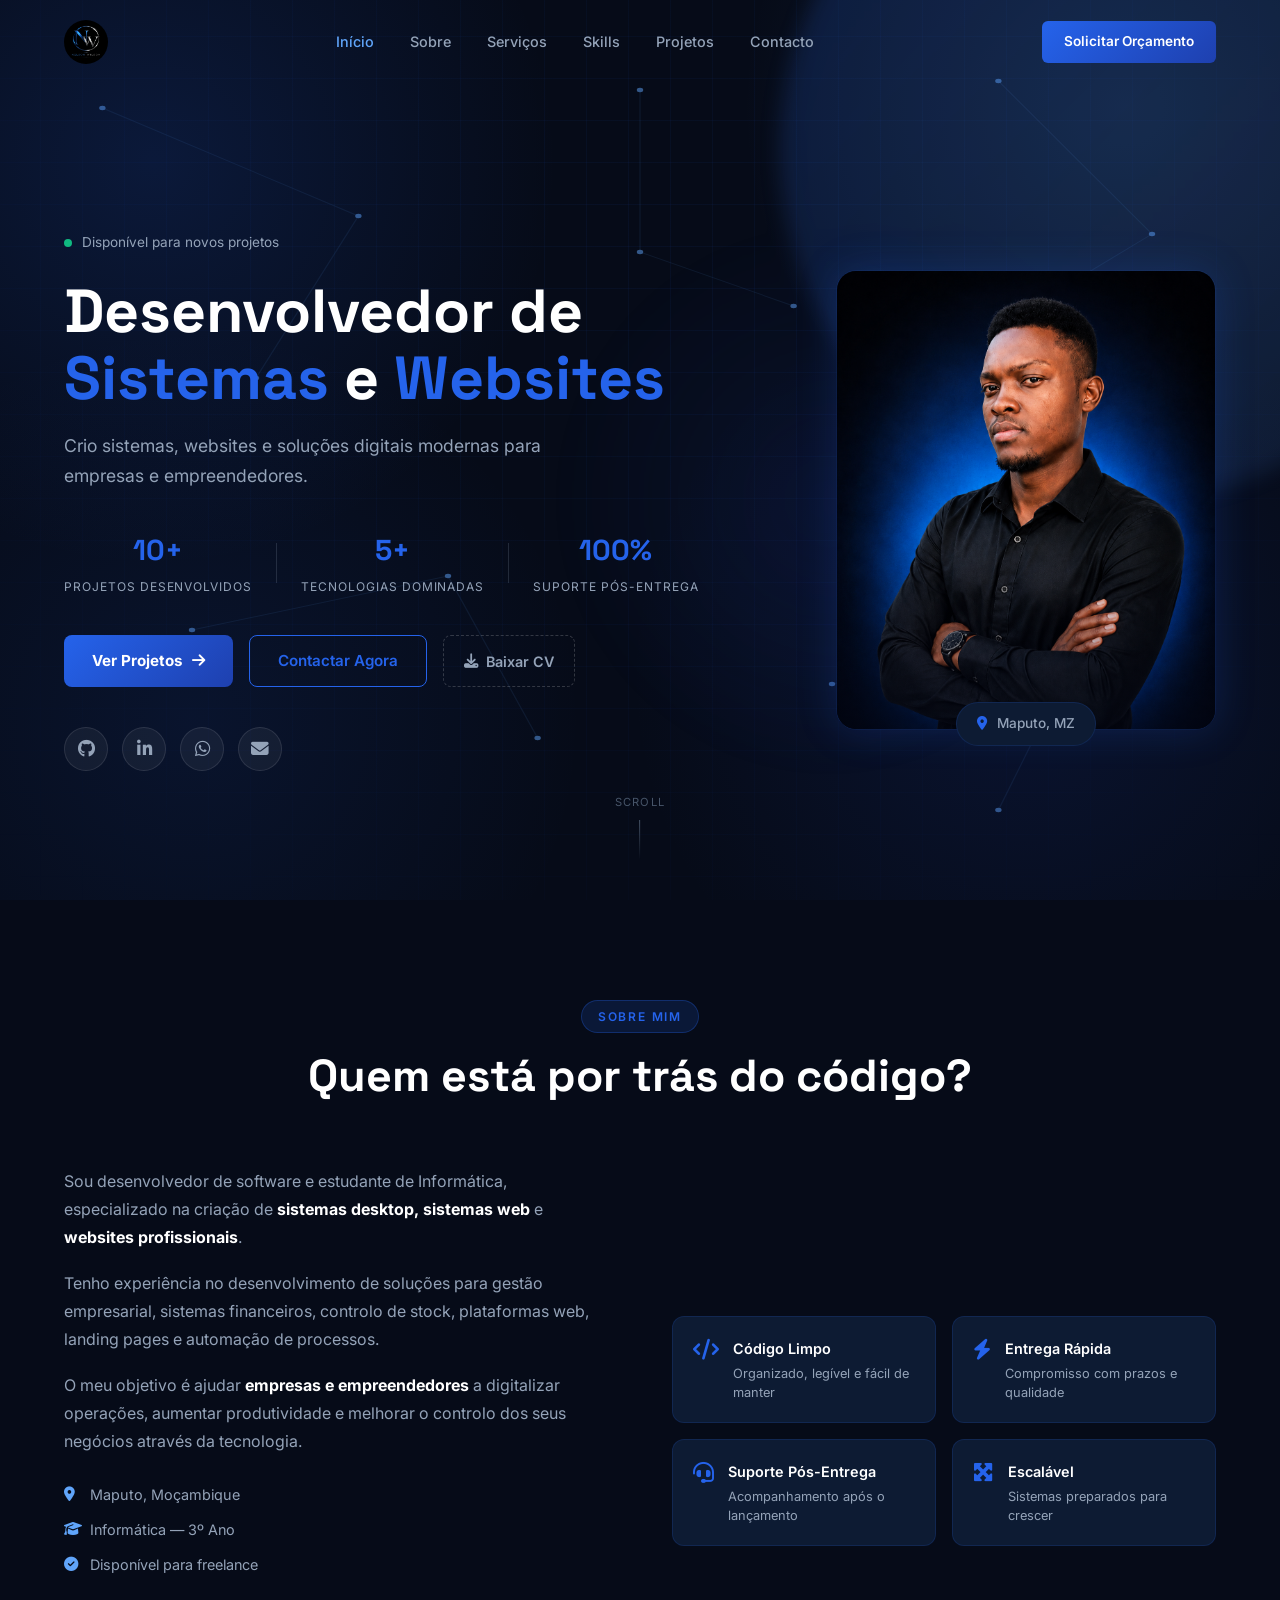
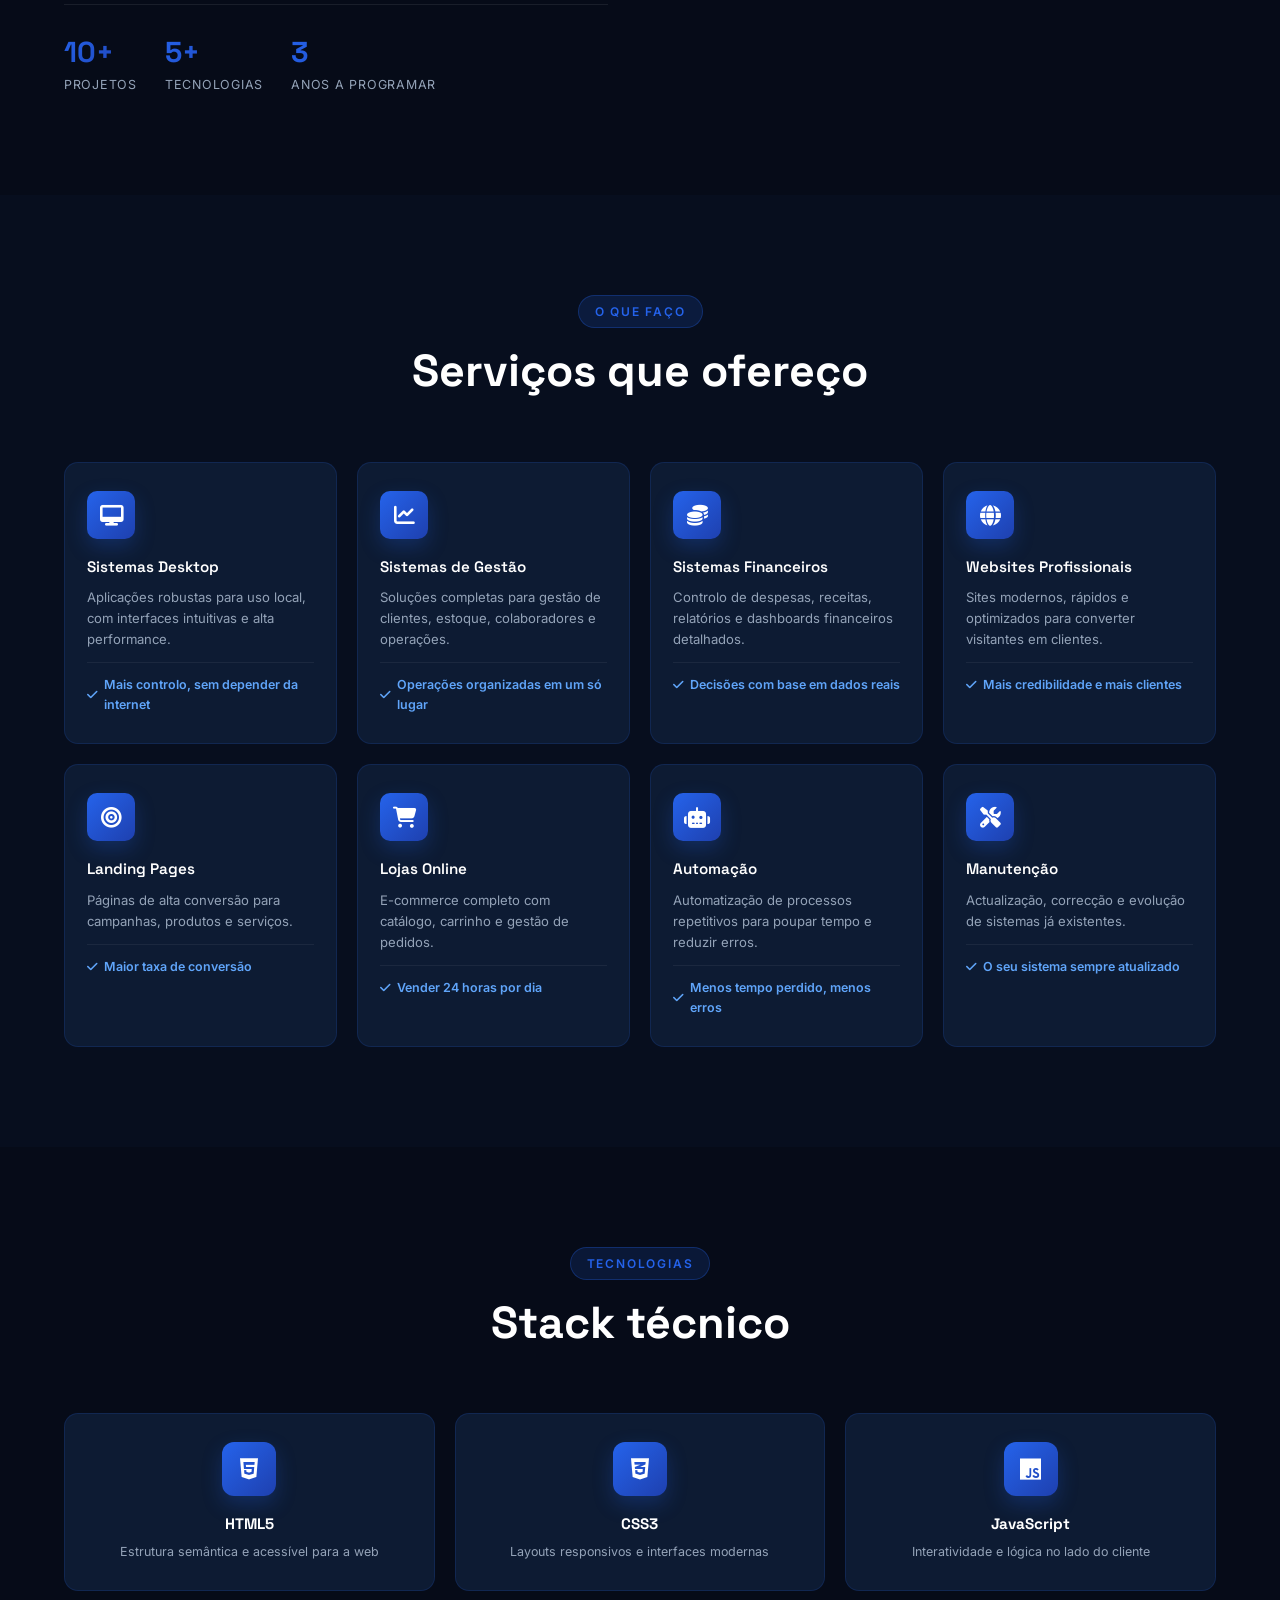
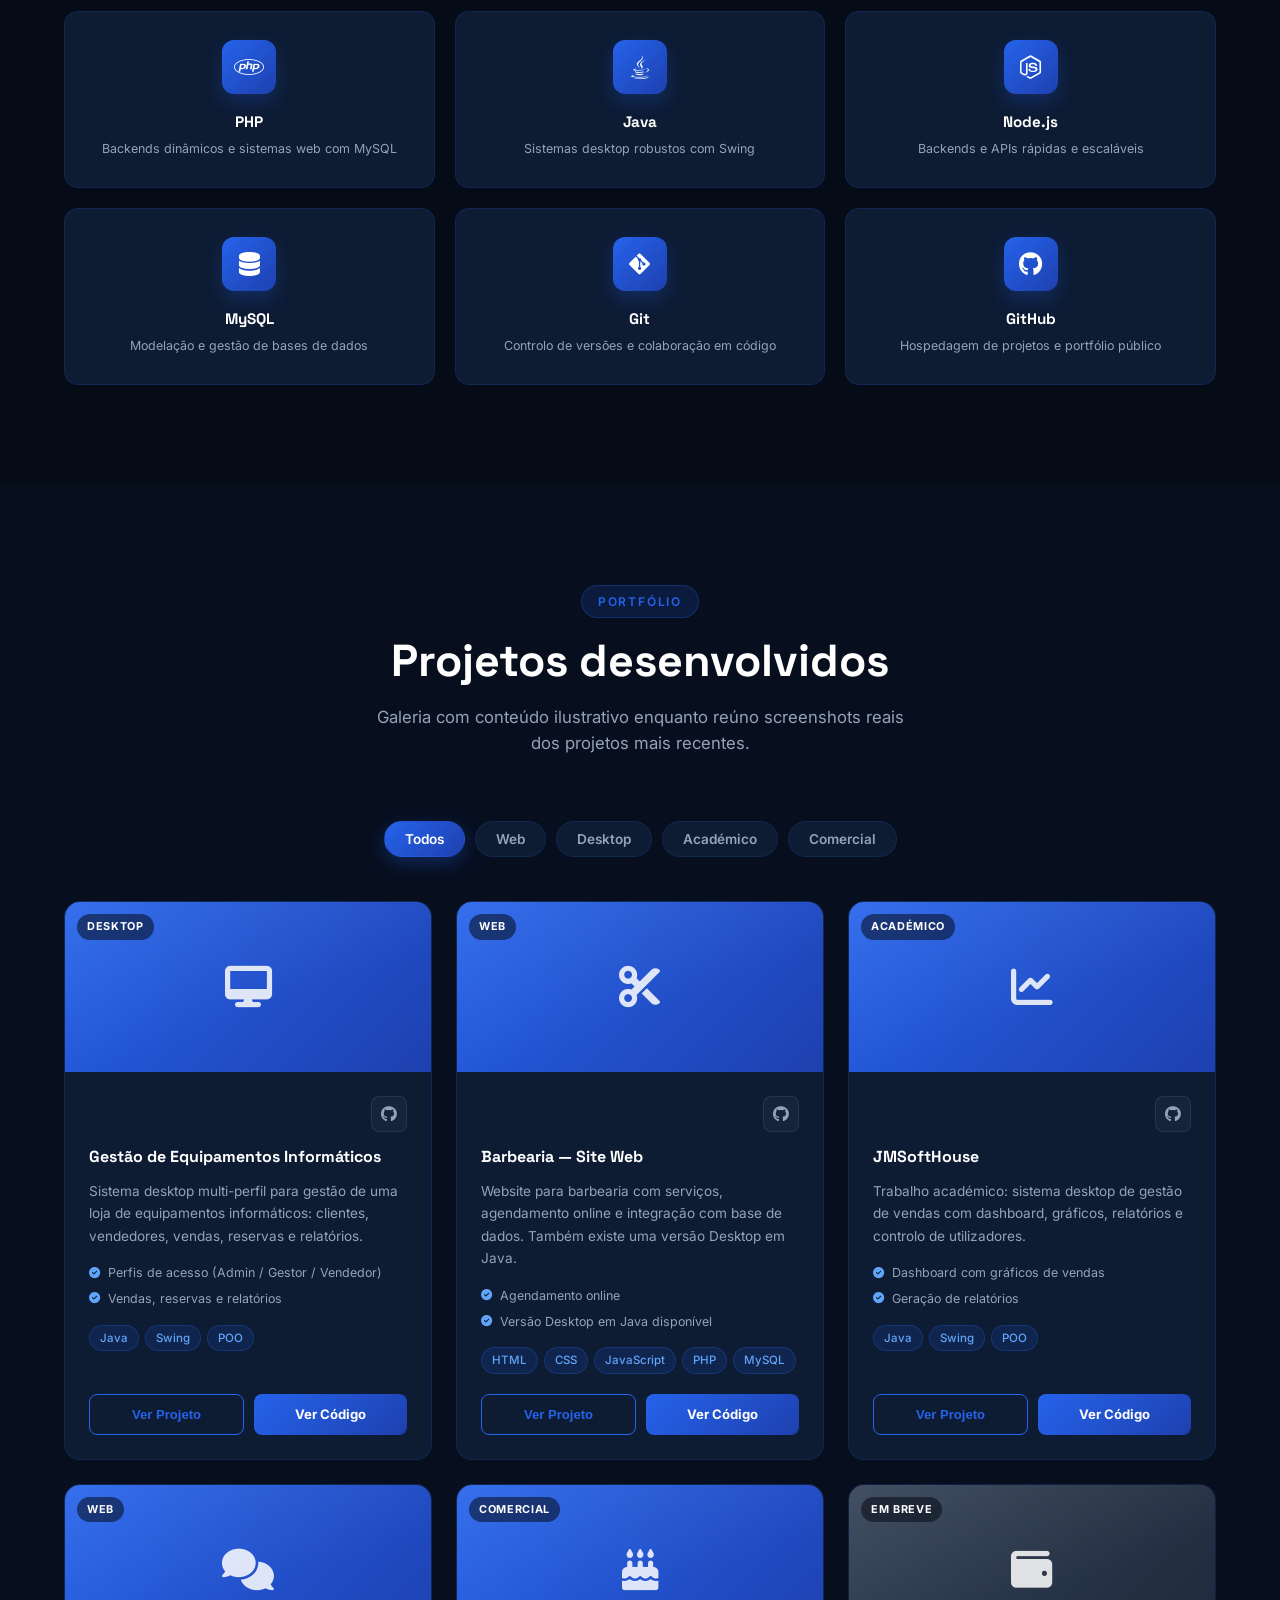
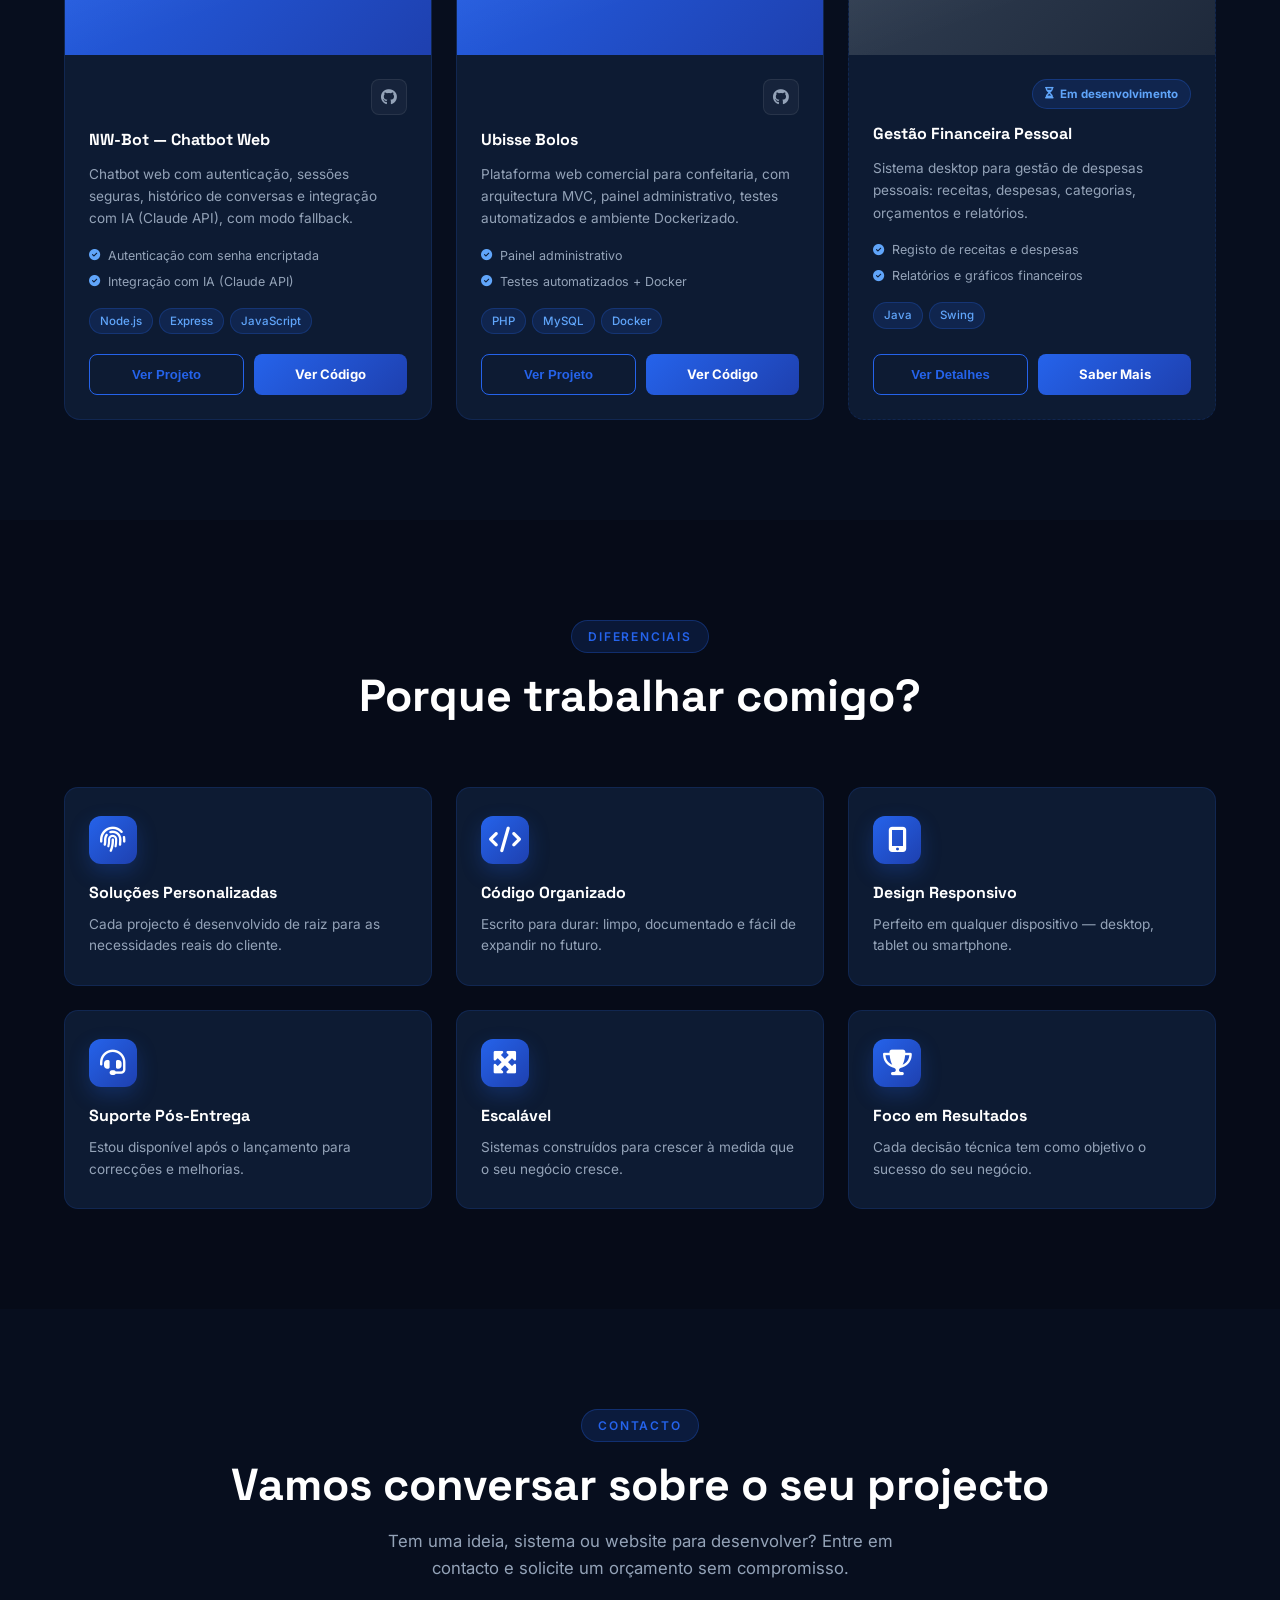
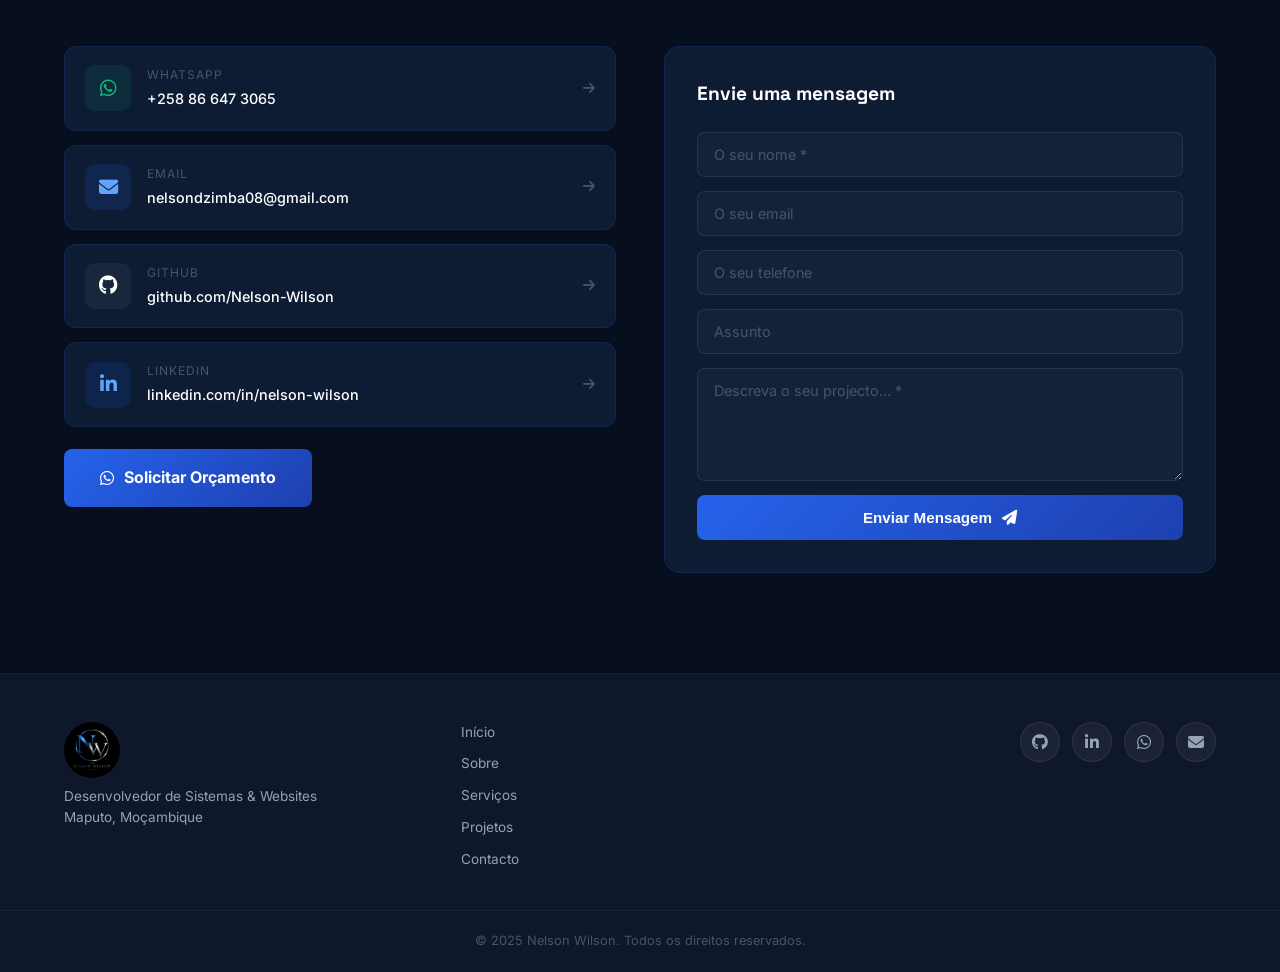
==== commit 12d528ff: "ger" ====
--- a/portfolio/index.html
+++ b/portfolio/index.html
@@ -6,10 +6,21 @@
     <meta name="description" content="Nelson Wilson — Desenvolvedor de Sistemas e Websites em Maputo, Moçambique. Sistemas desktop, web, gestão empresarial e landing pages profissionais.">
     <meta name="keywords" content="desenvolvedor, sistemas, websites, Java, JavaScript, Maputo, Moçambique, portfólio">
     <meta name="author" content="Nelson Wilson">
+    <meta name="theme-color" content="#0F172A">
+    <link rel="canonical" href="https://nelson-wilson.github.io/">
     <meta property="og:title" content="Nelson Wilson — Desenvolvedor de Sistemas & Websites">
     <meta property="og:description" content="Desenvolvo sistemas personalizados, websites profissionais e soluções digitais para empresas e empreendedores.">
     <meta property="og:type" content="website">
+    <meta property="og:url" content="https://nelson-wilson.github.io/">
+    <meta property="og:image" content="https://nelson-wilson.github.io/assets/logo.png">
+    <meta property="og:locale" content="pt_PT">
+    <meta name="twitter:card" content="summary_large_image">
+    <meta name="twitter:title" content="Nelson Wilson — Desenvolvedor de Sistemas & Websites">
+    <meta name="twitter:description" content="Desenvolvo sistemas personalizados, websites profissionais e soluções digitais para empresas e empreendedores.">
+    <meta name="twitter:image" content="https://nelson-wilson.github.io/assets/logo.png">
     <title>Nelson Wilson — Desenvolvedor de Sistemas & Websites</title>
+    <link rel="icon" type="image/png" href="assets/favicon.png">
+    <link rel="apple-touch-icon" href="assets/apple-touch-icon.png">
     <link rel="stylesheet" href="style.css">
     <link rel="preconnect" href="https://fonts.googleapis.com">
     <link href="https://fonts.googleapis.com/css2?family=Inter:wght@300;400;500;600;700;800;900&family=Space+Grotesk:wght@400;500;600;700&display=swap" rel="stylesheet">
@@ -17,10 +28,42 @@
 </head>
 <body>
 
+    <!-- FUNDO TECNOLÓGICO GLOBAL -->
+    <div class="tech-bg" aria-hidden="true">
+        <svg class="tech-bg-nodes" preserveAspectRatio="none" viewBox="0 0 1000 1000">
+            <line x1="80" y1="120" x2="280" y2="240"></line>
+            <line x1="280" y1="240" x2="200" y2="420"></line>
+            <line x1="780" y1="90" x2="900" y2="260"></line>
+            <line x1="900" y1="260" x2="760" y2="380"></line>
+            <line x1="150" y1="700" x2="350" y2="640"></line>
+            <line x1="350" y1="640" x2="420" y2="820"></line>
+            <line x1="650" y1="760" x2="850" y2="700"></line>
+            <line x1="850" y1="700" x2="780" y2="900"></line>
+            <line x1="500" y1="100" x2="500" y2="280"></line>
+            <line x1="500" y1="280" x2="620" y2="340"></line>
+
+            <circle cx="80" cy="120" r="2.5"></circle>
+            <circle cx="280" cy="240" r="2.5"></circle>
+            <circle cx="200" cy="420" r="2.5"></circle>
+            <circle cx="780" cy="90" r="2.5"></circle>
+            <circle cx="900" cy="260" r="2.5"></circle>
+            <circle cx="760" cy="380" r="2.5"></circle>
+            <circle cx="150" cy="700" r="2.5"></circle>
+            <circle cx="350" cy="640" r="2.5"></circle>
+            <circle cx="420" cy="820" r="2.5"></circle>
+            <circle cx="650" cy="760" r="2.5"></circle>
+            <circle cx="850" cy="700" r="2.5"></circle>
+            <circle cx="780" cy="900" r="2.5"></circle>
+            <circle cx="500" cy="100" r="2.5"></circle>
+            <circle cx="500" cy="280" r="2.5"></circle>
+            <circle cx="620" cy="340" r="2.5"></circle>
+        </svg>
+    </div>
+
     <!-- NAVBAR -->
     <nav class="navbar" id="navbar">
         <div class="container nav-container">
-            <a href="#home" class="logo">NW<span class="logo-dot">.</span></a>
+            <a href="#home" class="logo logo--img"><img src="assets/logo.png" alt="Nelson Wilson"></a>
             <ul class="nav-links" id="navLinks">
                 <li><a href="#home" class="nav-link">Início</a></li>
                 <li><a href="#about" class="nav-link">Sobre</a></li>
@@ -46,37 +89,38 @@
                     Disponível para novos projetos
                 </div>
                 <h1 class="hero-title">
-                    Transformo Ideias em<br>
-                    <span class="gold-text">Sistemas</span> e <span class="gold-text">Websites</span><br>
-                    Profissionais
+                    Desenvolvedor de<br>
+                    <span class="accent-text">Sistemas</span> e <span class="accent-text">Websites</span>
                 </h1>
                 <p class="hero-desc">
-                    Desenvolvo soluções digitais modernas, rápidas e personalizadas para empresas, negócios e empreendedores.
+                    Crio sistemas, websites e soluções digitais modernas para empresas e empreendedores.
                 </p>
                 <div class="hero-stats">
                     <div class="hero-stat">
-                        <span class="stat-n">+10</span>
-                        <span class="stat-l">Projetos</span>
+                        <span class="stat-n" data-count="10" data-suffix="+">0</span>
+                        <span class="stat-l">Projetos Desenvolvidos</span>
                     </div>
                     <div class="stat-divider"></div>
                     <div class="hero-stat">
-                        <span class="stat-n">100%</span>
-                        <span class="stat-l">Responsivo</span>
+                        <span class="stat-n" data-count="5" data-suffix="+">0</span>
+                        <span class="stat-l">Tecnologias Dominadas</span>
                     </div>
                     <div class="stat-divider"></div>
                     <div class="hero-stat">
-                        <span class="stat-n">∞</span>
-                        <span class="stat-l">Suporte</span>
+                        <span class="stat-n" data-count="100" data-suffix="%">0</span>
+                        <span class="stat-l">Suporte Pós-Entrega</span>
                     </div>
                 </div>
                 <div class="hero-actions">
-                    <a href="#projects" class="btn-gold">Ver Projetos <i class="fas fa-arrow-right"></i></a>
-                    <a href="https://wa.me/258866473065?text=Olá%20Nelson,%20gostaria%20de%20um%20orçamento!" target="_blank" class="btn-outline">Solicitar Orçamento</a>
+                    <a href="#projects" class="btn-primary">Ver Projetos <i class="fas fa-arrow-right"></i></a>
+                    <a href="https://wa.me/258866473065?text=Olá%20Nelson,%20gostaria%20de%20um%20orçamento!" target="_blank" class="btn-outline">Contactar Agora</a>
+                    <a href="assets/CV-Nelson-Wilson.pdf" download class="btn-ghost"><i class="fas fa-download"></i> Baixar CV</a>
                 </div>
                 <div class="hero-socials">
                     <a href="https://github.com/Nelson-Wilson" target="_blank" aria-label="GitHub"><i class="fab fa-github"></i></a>
+                    <a href="https://www.linkedin.com/in/nelson-wilson" target="_blank" aria-label="LinkedIn"><i class="fab fa-linkedin-in"></i></a>
                     <a href="https://wa.me/258866473065" target="_blank" aria-label="WhatsApp"><i class="fab fa-whatsapp"></i></a>
-                    <a href="mailto:nelsondzimba07@gmail.com" aria-label="Email"><i class="fas fa-envelope"></i></a>
+                    <a href="mailto:nelsondzimba08@gmail.com" aria-label="Email"><i class="fas fa-envelope"></i></a>
                 </div>
             </div>
             <div class="hero-photo" data-aos="fade-left">
@@ -111,6 +155,20 @@
                         <div class="info-item"><i class="fas fa-graduation-cap"></i> Informática — 3º Ano</div>
                         <div class="info-item"><i class="fas fa-check-circle"></i> Disponível para freelance</div>
                     </div>
+                    <div class="about-stats">
+                        <div class="about-stat">
+                            <span class="about-stat-n" data-count="10" data-suffix="+">0</span>
+                            <span class="about-stat-l">Projetos</span>
+                        </div>
+                        <div class="about-stat">
+                            <span class="about-stat-n" data-count="5" data-suffix="+">0</span>
+                            <span class="about-stat-l">Tecnologias</span>
+                        </div>
+                        <div class="about-stat">
+                            <span class="about-stat-n" data-count="3" data-suffix="">0</span>
+                            <span class="about-stat-l">Anos a programar</span>
+                        </div>
+                    </div>
                 </div>
                 <div class="about-values" data-aos="fade-left">
                     <div class="value-card">
@@ -158,41 +216,49 @@
                     <div class="service-icon"><i class="fas fa-desktop"></i></div>
                     <h3>Sistemas Desktop</h3>
                     <p>Aplicações robustas para uso local, com interfaces intuitivas e alta performance.</p>
+                    <div class="service-benefit"><i class="fas fa-check"></i> Mais controlo, sem depender da internet</div>
                 </div>
                 <div class="service-card" data-aos="fade-up" data-aos-delay="80">
                     <div class="service-icon"><i class="fas fa-chart-line"></i></div>
                     <h3>Sistemas de Gestão</h3>
                     <p>Soluções completas para gestão de clientes, estoque, colaboradores e operações.</p>
+                    <div class="service-benefit"><i class="fas fa-check"></i> Operações organizadas em um só lugar</div>
                 </div>
                 <div class="service-card" data-aos="fade-up" data-aos-delay="160">
                     <div class="service-icon"><i class="fas fa-coins"></i></div>
                     <h3>Sistemas Financeiros</h3>
                     <p>Controlo de despesas, receitas, relatórios e dashboards financeiros detalhados.</p>
+                    <div class="service-benefit"><i class="fas fa-check"></i> Decisões com base em dados reais</div>
                 </div>
                 <div class="service-card" data-aos="fade-up" data-aos-delay="240">
                     <div class="service-icon"><i class="fas fa-globe"></i></div>
                     <h3>Websites Profissionais</h3>
                     <p>Sites modernos, rápidos e optimizados para converter visitantes em clientes.</p>
+                    <div class="service-benefit"><i class="fas fa-check"></i> Mais credibilidade e mais clientes</div>
                 </div>
                 <div class="service-card" data-aos="fade-up" data-aos-delay="320">
                     <div class="service-icon"><i class="fas fa-bullseye"></i></div>
                     <h3>Landing Pages</h3>
                     <p>Páginas de alta conversão para campanhas, produtos e serviços.</p>
+                    <div class="service-benefit"><i class="fas fa-check"></i> Maior taxa de conversão</div>
                 </div>
                 <div class="service-card" data-aos="fade-up" data-aos-delay="400">
                     <div class="service-icon"><i class="fas fa-shopping-cart"></i></div>
                     <h3>Lojas Online</h3>
                     <p>E-commerce completo com catálogo, carrinho e gestão de pedidos.</p>
+                    <div class="service-benefit"><i class="fas fa-check"></i> Vender 24 horas por dia</div>
                 </div>
                 <div class="service-card" data-aos="fade-up" data-aos-delay="480">
                     <div class="service-icon"><i class="fas fa-robot"></i></div>
                     <h3>Automação</h3>
                     <p>Automatização de processos repetitivos para poupar tempo e reduzir erros.</p>
+                    <div class="service-benefit"><i class="fas fa-check"></i> Menos tempo perdido, menos erros</div>
                 </div>
                 <div class="service-card" data-aos="fade-up" data-aos-delay="560">
                     <div class="service-icon"><i class="fas fa-tools"></i></div>
                     <h3>Manutenção</h3>
                     <p>Actualização, correcção e evolução de sistemas já existentes.</p>
+                    <div class="service-benefit"><i class="fas fa-check"></i> O seu sistema sempre atualizado</div>
                 </div>
             </div>
         </div>
@@ -205,46 +271,56 @@
                 <span class="section-tag">Tecnologias</span>
                 <h2 class="section-title">Stack técnico</h2>
             </div>
-            <div class="skills-categories">
-                <div class="skill-category" data-aos="fade-up" data-aos-delay="0">
-                    <h3 class="cat-title"><i class="fas fa-paint-brush"></i> Frontend</h3>
-                    <div class="skill-tags">
-                        <span class="skill-tag"><i class="fab fa-html5"></i> HTML5</span>
-                        <span class="skill-tag"><i class="fab fa-css3-alt"></i> CSS3</span>
-                        <span class="skill-tag"><i class="fab fa-js"></i> JavaScript</span>
-                    </div>
-                </div>
-                <div class="skill-category" data-aos="fade-up" data-aos-delay="100">
-                    <h3 class="cat-title"><i class="fas fa-server"></i> Backend</h3>
-                    <div class="skill-tags">
-                        <span class="skill-tag"><i class="fab fa-node-js"></i> Node.js</span>
-                        <span class="skill-tag"><i class="fab fa-php"></i> PHP</span>
-                    </div>
-                </div>
-                <div class="skill-category" data-aos="fade-up" data-aos-delay="200">
-                    <h3 class="cat-title"><i class="fas fa-window-maximize"></i> Desktop</h3>
-                    <div class="skill-tags">
-                        <span class="skill-tag"><i class="fab fa-java"></i> Java</span>
-                        <span class="skill-tag"><i class="fas fa-layer-group"></i> Java Swing</span>
-                    </div>
-                </div>
-                <div class="skill-category" data-aos="fade-up" data-aos-delay="300">
-                    <h3 class="cat-title"><i class="fas fa-database"></i> Base de Dados</h3>
-                    <div class="skill-tags">
-                        <span class="skill-tag"><i class="fas fa-database"></i> MySQL</span>
-                        <span class="skill-tag"><i class="fas fa-hdd"></i> SQLite</span>
-                    </div>
-                </div>
-                <div class="skill-category" data-aos="fade-up" data-aos-delay="400">
-                    <h3 class="cat-title"><i class="fas fa-tools"></i> Ferramentas</h3>
-                    <div class="skill-tags">
-                        <span class="skill-tag"><i class="fab fa-git-alt"></i> Git</span>
-                        <span class="skill-tag"><i class="fab fa-github"></i> GitHub</span>
-                    </div>
+            <div class="tech-grid">
+                <div class="tech-card" data-aos="fade-up" data-aos-delay="0">
+                    <div class="tech-icon"><i class="fab fa-html5"></i></div>
+                    <h4>HTML5</h4>
+                    <p>Estrutura semântica e acessível para a web</p>
+                </div>
+                <div class="tech-card" data-aos="fade-up" data-aos-delay="60">
+                    <div class="tech-icon"><i class="fab fa-css3-alt"></i></div>
+                    <h4>CSS3</h4>
+                    <p>Layouts responsivos e interfaces modernas</p>
+                </div>
+                <div class="tech-card" data-aos="fade-up" data-aos-delay="120">
+                    <div class="tech-icon"><i class="fab fa-js"></i></div>
+                    <h4>JavaScript</h4>
+                    <p>Interatividade e lógica no lado do cliente</p>
+                </div>
+                <div class="tech-card" data-aos="fade-up" data-aos-delay="180">
+                    <div class="tech-icon"><i class="fab fa-php"></i></div>
+                    <h4>PHP</h4>
+                    <p>Backends dinâmicos e sistemas web com MySQL</p>
+                </div>
+                <div class="tech-card" data-aos="fade-up" data-aos-delay="240">
+                    <div class="tech-icon"><i class="fab fa-java"></i></div>
+                    <h4>Java</h4>
+                    <p>Sistemas desktop robustos com Swing</p>
+                </div>
+                <div class="tech-card" data-aos="fade-up" data-aos-delay="300">
+                    <div class="tech-icon"><i class="fab fa-node-js"></i></div>
+                    <h4>Node.js</h4>
+                    <p>Backends e APIs rápidas e escaláveis</p>
+                </div>
+                <div class="tech-card" data-aos="fade-up" data-aos-delay="360">
+                    <div class="tech-icon"><i class="fas fa-database"></i></div>
+                    <h4>MySQL</h4>
+                    <p>Modelação e gestão de bases de dados</p>
+                </div>
+                <div class="tech-card" data-aos="fade-up" data-aos-delay="420">
+                    <div class="tech-icon"><i class="fab fa-git-alt"></i></div>
+                    <h4>Git</h4>
+                    <p>Controlo de versões e colaboração em código</p>
+                </div>
+                <div class="tech-card" data-aos="fade-up" data-aos-delay="480">
+                    <div class="tech-icon"><i class="fab fa-github"></i></div>
+                    <h4>GitHub</h4>
+                    <p>Hospedagem de projetos e portfólio público</p>
                 </div>
             </div>
         </div>
     </section>
+
 
     <!-- PROJETOS -->
     <section id="projects" class="section section-alt">
@@ -252,84 +328,241 @@
             <div class="section-header" data-aos="fade-up">
                 <span class="section-tag">Portfólio</span>
                 <h2 class="section-title">Projetos desenvolvidos</h2>
-            </div>
-            <div class="projects-grid">
-
-                <div class="project-card" data-aos="fade-up" data-aos-delay="0">
-                    <div class="project-top">
-                        <div class="project-icon"><i class="fas fa-chart-pie"></i></div>
-                        <a href="https://github.com/Nelson-Wilson" target="_blank" class="project-gh" aria-label="GitHub"><i class="fab fa-github"></i></a>
-                    </div>
-                    <h3>Sistema de Gestão Financeira</h3>
-                    <p>Sistema desktop para controlo financeiro, despesas, relatórios detalhados e gestão de saldo empresarial.</p>
-                    <div class="project-tags">
-                        <span>Java</span><span>Swing</span><span>JFreeChart</span>
-                    </div>
-                </div>
-
-                <div class="project-card" data-aos="fade-up" data-aos-delay="80">
-                    <div class="project-top">
-                        <div class="project-icon"><i class="fas fa-cut"></i></div>
-                        <a href="https://github.com/Nelson-Wilson" target="_blank" class="project-gh" aria-label="GitHub"><i class="fab fa-github"></i></a>
-                    </div>
-                    <h3>BarberSystem</h3>
-                    <p>Sistema completo para gestão de barbearias com controlo de clientes, serviços, pagamentos e relatórios.</p>
-                    <div class="project-tags">
-                        <span>Java</span><span>MySQL</span>
-                    </div>
-                </div>
-
-                <div class="project-card" data-aos="fade-up" data-aos-delay="160">
-                    <div class="project-top">
-                        <div class="project-icon"><i class="fas fa-users-cog"></i></div>
-                        <a href="https://github.com/Nelson-Wilson" target="_blank" class="project-gh" aria-label="GitHub"><i class="fab fa-github"></i></a>
-                    </div>
-                    <h3>Gestão de Trabalhadores</h3>
-                    <p>Aplicação para controlo e gestão de colaboradores com persistência de dados e relatórios de equipa.</p>
-                    <div class="project-tags">
-                        <span>Java</span><span>Arquivos</span>
-                    </div>
-                </div>
-
-                <div class="project-card" data-aos="fade-up" data-aos-delay="240">
-                    <div class="project-top">
-                        <div class="project-icon"><i class="fas fa-comments"></i></div>
-                        <a href="https://github.com/Nelson-Wilson" target="_blank" class="project-gh" aria-label="GitHub"><i class="fab fa-github"></i></a>
-                    </div>
-                    <h3>Chatbot Web</h3>
-                    <p>Plataforma web com autenticação de utilizadores, frontend moderno e backend em Node.js.</p>
-                    <div class="project-tags">
-                        <span>HTML</span><span>CSS</span><span>JavaScript</span><span>Node.js</span>
-                    </div>
-                </div>
-
-                <div class="project-card" data-aos="fade-up" data-aos-delay="320">
-                    <div class="project-top">
-                        <div class="project-icon"><i class="fas fa-birthday-cake"></i></div>
-                        <a href="https://github.com/Nelson-Wilson" target="_blank" class="project-gh" aria-label="GitHub"><i class="fab fa-github"></i></a>
-                    </div>
-                    <h3>Website Ubisse Bolos</h3>
-                    <p>Website empresarial para confeitaria com catálogo de produtos, sistema de encomendas e painel administrativo.</p>
-                    <div class="project-tags">
-                        <span>HTML</span><span>CSS</span><span>JavaScript</span>
-                    </div>
-                </div>
-
-                <div class="project-card" data-aos="fade-up" data-aos-delay="400">
-                    <div class="project-top">
-                        <div class="project-icon"><i class="fas fa-utensils"></i></div>
-                        <a href="https://github.com/Nelson-Wilson" target="_blank" class="project-gh" aria-label="GitHub"><i class="fab fa-github"></i></a>
-                    </div>
-                    <h3>Plano de Negócio — Restaurante</h3>
-                    <p>Projecto académico completo com análise financeira, planeamento estratégico e projecções de mercado.</p>
-                    <div class="project-tags">
-                        <span>Análise</span><span>Finanças</span><span>Estratégia</span>
-                    </div>
-                </div>
-
-            </div>
+                <p class="section-desc">Galeria com conteúdo ilustrativo enquanto reúno screenshots reais dos projetos mais recentes.</p>
+            </div>
+
+            <div class="filter-bar" data-aos="fade-up">
+                <button class="filter-btn active" data-filter="all">Todos</button>
+                <button class="filter-btn" data-filter="web">Web</button>
+                <button class="filter-btn" data-filter="desktop">Desktop</button>
+                <button class="filter-btn" data-filter="academico">Académico</button>
+                <button class="filter-btn" data-filter="comercial">Comercial</button>
+            </div>
+
+            <div class="projects-grid" id="projectsGrid">
+
+                <div class="project-card" data-aos="fade-up" data-aos-delay="0" data-category="desktop">
+                    <div class="project-thumb"
+                        data-title="Gestão de Equipamentos Informáticos"
+                        data-category-label="Desktop"
+                        data-desc="Sistema desktop multi-perfil (Administrador, Gestor e Vendedor) para gestão de uma loja de equipamentos informáticos: clientes, vendedores, vendas, reservas e relatórios."
+                        data-icon="fas fa-desktop"
+                        data-tags="Java,Swing,POO"
+                        data-features="Perfis de acesso (Admin / Gestor / Vendedor),Gestão de clientes e vendedores,Registo de vendas e reservas,Relatórios de vendas"
+                        data-link="https://github.com/Nelson-Wilson/Gest%C3%A3o-Equipamentos-inform%C3%A1ticos">
+                        <span class="project-category-tag">Desktop</span>
+                        <i class="fas fa-desktop"></i>
+                        <div class="thumb-overlay"><span><i class="fas fa-eye"></i> Ver Projeto</span></div>
+                    </div>
+                    <div class="project-body">
+                        <div class="project-top">
+                            <a href="https://github.com/Nelson-Wilson/Gest%C3%A3o-Equipamentos-inform%C3%A1ticos" target="_blank" class="project-gh" aria-label="GitHub"><i class="fab fa-github"></i></a>
+                        </div>
+                        <h3>Gestão de Equipamentos Informáticos</h3>
+                        <p>Sistema desktop multi-perfil para gestão de uma loja de equipamentos informáticos: clientes, vendedores, vendas, reservas e relatórios.</p>
+                        <div class="project-features">
+                            <span><i class="fas fa-check-circle"></i> Perfis de acesso (Admin / Gestor / Vendedor)</span>
+                            <span><i class="fas fa-check-circle"></i> Vendas, reservas e relatórios</span>
+                        </div>
+                        <div class="project-tags">
+                            <span>Java</span><span>Swing</span><span>POO</span>
+                        </div>
+                        <div class="project-actions">
+                            <button class="btn-outline btn-sm view-project-btn">Ver Projeto</button>
+                            <a href="https://github.com/Nelson-Wilson/Gest%C3%A3o-Equipamentos-inform%C3%A1ticos" target="_blank" class="btn-primary btn-sm">Ver Código</a>
+                        </div>
+                    </div>
+                </div>
+
+                <div class="project-card" data-aos="fade-up" data-aos-delay="80" data-category="web">
+                    <div class="project-thumb"
+                        data-title="Barbearia — Site Web"
+                        data-category-label="Web"
+                        data-desc="Website para barbearia com apresentação de serviços, agendamento online e integração com base de dados. Existe também uma versão desktop em Java do mesmo sistema."
+                        data-icon="fas fa-cut"
+                        data-tags="HTML,CSS,JavaScript,PHP,MySQL"
+                        data-features="Apresentação de serviços e preços,Agendamento online,Integração com base de dados (PHP + MySQL),Versão Desktop em Java disponível"
+                        data-link="https://github.com/Nelson-Wilson">
+                        <span class="project-category-tag">Web</span>
+                        <i class="fas fa-cut"></i>
+                        <div class="thumb-overlay"><span><i class="fas fa-eye"></i> Ver Projeto</span></div>
+                    </div>
+                    <div class="project-body">
+                        <div class="project-top">
+                            <a href="https://github.com/Nelson-Wilson" target="_blank" class="project-gh" aria-label="GitHub"><i class="fab fa-github"></i></a>
+                        </div>
+                        <h3>Barbearia — Site Web</h3>
+                        <p>Website para barbearia com serviços, agendamento online e integração com base de dados. Também existe uma versão Desktop em Java.</p>
+                        <div class="project-features">
+                            <span><i class="fas fa-check-circle"></i> Agendamento online</span>
+                            <span><i class="fas fa-check-circle"></i> Versão Desktop em Java disponível</span>
+                        </div>
+                        <div class="project-tags">
+                            <span>HTML</span><span>CSS</span><span>JavaScript</span><span>PHP</span><span>MySQL</span>
+                        </div>
+                        <div class="project-actions">
+                            <button class="btn-outline btn-sm view-project-btn">Ver Projeto</button>
+                            <a href="https://github.com/Nelson-Wilson" target="_blank" class="btn-primary btn-sm">Ver Código</a>
+                        </div>
+                    </div>
+                </div>
+
+                <div class="project-card" data-aos="fade-up" data-aos-delay="160" data-category="academico">
+                    <div class="project-thumb"
+                        data-title="JMSoftHouse"
+                        data-category-label="Académico"
+                        data-desc="Trabalho académico: sistema desktop de gestão de vendas com dashboard, gráficos, relatórios e controlo de utilizadores."
+                        data-icon="fas fa-chart-line"
+                        data-tags="Java,Swing,POO"
+                        data-features="Dashboard com gráficos de vendas,Geração de relatórios,Login e gestão de utilizadores,Persistência de dados em ficheiro"
+                        data-link="https://github.com/Nelson-Wilson/JMSoftHouse-trabalho-academico">
+                        <span class="project-category-tag">Académico</span>
+                        <i class="fas fa-chart-line"></i>
+                        <div class="thumb-overlay"><span><i class="fas fa-eye"></i> Ver Projeto</span></div>
+                    </div>
+                    <div class="project-body">
+                        <div class="project-top">
+                            <a href="https://github.com/Nelson-Wilson/JMSoftHouse-trabalho-academico" target="_blank" class="project-gh" aria-label="GitHub"><i class="fab fa-github"></i></a>
+                        </div>
+                        <h3>JMSoftHouse</h3>
+                        <p>Trabalho académico: sistema desktop de gestão de vendas com dashboard, gráficos, relatórios e controlo de utilizadores.</p>
+                        <div class="project-features">
+                            <span><i class="fas fa-check-circle"></i> Dashboard com gráficos de vendas</span>
+                            <span><i class="fas fa-check-circle"></i> Geração de relatórios</span>
+                        </div>
+                        <div class="project-tags">
+                            <span>Java</span><span>Swing</span><span>POO</span>
+                        </div>
+                        <div class="project-actions">
+                            <button class="btn-outline btn-sm view-project-btn">Ver Projeto</button>
+                            <a href="https://github.com/Nelson-Wilson/JMSoftHouse-trabalho-academico" target="_blank" class="btn-primary btn-sm">Ver Código</a>
+                        </div>
+                    </div>
+                </div>
+
+                <div class="project-card" data-aos="fade-up" data-aos-delay="240" data-category="web">
+                    <div class="project-thumb"
+                        data-title="NW-Bot — Chatbot Web"
+                        data-category-label="Web"
+                        data-desc="Chatbot web com autenticação de utilizadores, sessões seguras, histórico de conversas persistido e integração com IA (Claude API), com modo fallback sem chave de API."
+                        data-icon="fas fa-comments"
+                        data-tags="Node.js,Express,JavaScript,Claude API"
+                        data-features="Registo e login com senha encriptada,Histórico de conversas persistido,Integração com IA (Claude API),Modo fallback sem chave de API"
+                        data-link="https://github.com/Nelson-Wilson/chatbot-NW">
+                        <span class="project-category-tag">Web</span>
+                        <i class="fas fa-comments"></i>
+                        <div class="thumb-overlay"><span><i class="fas fa-eye"></i> Ver Projeto</span></div>
+                    </div>
+                    <div class="project-body">
+                        <div class="project-top">
+                            <a href="https://github.com/Nelson-Wilson/chatbot-NW" target="_blank" class="project-gh" aria-label="GitHub"><i class="fab fa-github"></i></a>
+                        </div>
+                        <h3>NW-Bot — Chatbot Web</h3>
+                        <p>Chatbot web com autenticação, sessões seguras, histórico de conversas e integração com IA (Claude API), com modo fallback.</p>
+                        <div class="project-features">
+                            <span><i class="fas fa-check-circle"></i> Autenticação com senha encriptada</span>
+                            <span><i class="fas fa-check-circle"></i> Integração com IA (Claude API)</span>
+                        </div>
+                        <div class="project-tags">
+                            <span>Node.js</span><span>Express</span><span>JavaScript</span>
+                        </div>
+                        <div class="project-actions">
+                            <button class="btn-outline btn-sm view-project-btn">Ver Projeto</button>
+                            <a href="https://github.com/Nelson-Wilson/chatbot-NW" target="_blank" class="btn-primary btn-sm">Ver Código</a>
+                        </div>
+                    </div>
+                </div>
+
+                <div class="project-card" data-aos="fade-up" data-aos-delay="320" data-category="comercial">
+                    <div class="project-thumb"
+                        data-title="Ubisse Bolos"
+                        data-category-label="Comercial"
+                        data-desc="Plataforma web comercial para confeitaria, construída em arquitectura MVC com painel administrativo, testes automatizados e ambiente Dockerizado."
+                        data-icon="fas fa-birthday-cake"
+                        data-tags="PHP,MySQL,Docker,MVC"
+                        data-features="Arquitectura MVC (controllers, models, views),Painel administrativo,Testes automatizados (PHPUnit),Ambiente Dockerizado"
+                        data-link="https://github.com/Nelson-Wilson/SG-Confeitaria-ubisse-bolos">
+                        <span class="project-category-tag">Comercial</span>
+                        <i class="fas fa-birthday-cake"></i>
+                        <div class="thumb-overlay"><span><i class="fas fa-eye"></i> Ver Projeto</span></div>
+                    </div>
+                    <div class="project-body">
+                        <div class="project-top">
+                            <a href="https://github.com/Nelson-Wilson/SG-Confeitaria-ubisse-bolos" target="_blank" class="project-gh" aria-label="GitHub"><i class="fab fa-github"></i></a>
+                        </div>
+                        <h3>Ubisse Bolos</h3>
+                        <p>Plataforma web comercial para confeitaria, com arquitectura MVC, painel administrativo, testes automatizados e ambiente Dockerizado.</p>
+                        <div class="project-features">
+                            <span><i class="fas fa-check-circle"></i> Painel administrativo</span>
+                            <span><i class="fas fa-check-circle"></i> Testes automatizados + Docker</span>
+                        </div>
+                        <div class="project-tags">
+                            <span>PHP</span><span>MySQL</span><span>Docker</span>
+                        </div>
+                        <div class="project-actions">
+                            <button class="btn-outline btn-sm view-project-btn">Ver Projeto</button>
+                            <a href="https://github.com/Nelson-Wilson/SG-Confeitaria-ubisse-bolos" target="_blank" class="btn-primary btn-sm">Ver Código</a>
+                        </div>
+                    </div>
+                </div>
+
+                <div class="project-card project-card--soon" data-aos="fade-up" data-aos-delay="400" data-category="desktop">
+                    <div class="project-thumb project-thumb--soon"
+                        data-title="Gestão Financeira Pessoal"
+                        data-category-label="Desktop · Em breve"
+                        data-desc="Sistema desktop para gestão de despesas pessoais: registo de receitas e despesas, categorias, orçamentos e relatórios financeiros. Actualmente em desenvolvimento."
+                        data-icon="fas fa-wallet"
+                        data-tags="Java,Swing"
+                        data-features="Registo de receitas e despesas,Categorização de gastos,Definição de orçamentos mensais,Relatórios e gráficos financeiros"
+                        data-link="">
+                        <span class="project-category-tag">Em breve</span>
+                        <i class="fas fa-wallet"></i>
+                        <div class="thumb-overlay"><span><i class="fas fa-eye"></i> Ver Detalhes</span></div>
+                    </div>
+                    <div class="project-body">
+                        <div class="project-top">
+                            <span class="project-soon-badge"><i class="fas fa-hourglass-half"></i> Em desenvolvimento</span>
+                        </div>
+                        <h3>Gestão Financeira Pessoal</h3>
+                        <p>Sistema desktop para gestão de despesas pessoais: receitas, despesas, categorias, orçamentos e relatórios.</p>
+                        <div class="project-features">
+                            <span><i class="fas fa-check-circle"></i> Registo de receitas e despesas</span>
+                            <span><i class="fas fa-check-circle"></i> Relatórios e gráficos financeiros</span>
+                        </div>
+                        <div class="project-tags">
+                            <span>Java</span><span>Swing</span>
+                        </div>
+                        <div class="project-actions">
+                            <button class="btn-outline btn-sm view-project-btn">Ver Detalhes</button>
+                            <a href="https://wa.me/258866473065?text=Olá%20Nelson,%20gostaria%20de%20saber%20mais%20sobre%20o%20sistema%20de%20Gestão%20Financeira%20Pessoal" target="_blank" class="btn-primary btn-sm">Saber Mais</a>
+                        </div>
+                    </div>
+                </div>
+
+            </div>
+            <p class="filter-empty" id="filterEmpty" style="display:none; text-align:center; color:var(--text-muted); margin-top:24px;">Nenhum projeto encontrado nesta categoria.</p>
         </div>
     </section>
+
+    <!-- MODAL DE PROJETO -->
+    <div class="project-modal" id="projectModal">
+        <div class="modal-content">
+            <button class="modal-close" id="modalClose" aria-label="Fechar"><i class="fas fa-times"></i></button>
+            <div class="modal-thumb" id="modalThumb"><i id="modalIcon" class="fas fa-chart-pie"></i></div>
+            <div class="modal-body">
+                <span class="modal-category" id="modalCategory">Desktop</span>
+                <h3 id="modalTitle">Título do Projeto</h3>
+                <p class="modal-desc" id="modalDesc">Descrição do projeto.</p>
+                <div class="project-features" id="modalFeatures"></div>
+                <div class="project-tags" id="modalTags"></div>
+                <div class="modal-actions">
+                    <a href="#contact" class="btn-primary" id="modalContactBtn">Solicitar Orçamento</a>
+                    <a href="https://github.com/Nelson-Wilson" target="_blank" class="btn-outline" id="modalCodeBtn">Ver Código</a>
+                </div>
+            </div>
+        </div>
+    </div>
+
 
     <!-- DIFERENCIAIS -->
     <section id="why" class="section">
@@ -391,11 +624,11 @@
                         </div>
                         <i class="fas fa-arrow-right contact-arrow"></i>
                     </a>
-                    <a href="mailto:nelsondzimba07@gmail.com" class="contact-card contact-card--email">
+                    <a href="mailto:nelsondzimba08@gmail.com" class="contact-card contact-card--email">
                         <div class="contact-card-icon"><i class="fas fa-envelope"></i></div>
                         <div class="contact-card-info">
                             <span class="contact-label">Email</span>
-                            <span class="contact-value">nelsondzimba07@gmail.com</span>
+                            <span class="contact-value">nelsondzimba08@gmail.com</span>
                         </div>
                         <i class="fas fa-arrow-right contact-arrow"></i>
                     </a>
@@ -407,8 +640,16 @@
                         </div>
                         <i class="fas fa-arrow-right contact-arrow"></i>
                     </a>
+                    <a href="https://www.linkedin.com/in/nelson-wilson" target="_blank" class="contact-card contact-card--linkedin">
+                        <div class="contact-card-icon"><i class="fab fa-linkedin-in"></i></div>
+                        <div class="contact-card-info">
+                            <span class="contact-label">LinkedIn</span>
+                            <span class="contact-value">linkedin.com/in/nelson-wilson</span>
+                        </div>
+                        <i class="fas fa-arrow-right contact-arrow"></i>
+                    </a>
                     <div class="contact-cta" data-aos="fade-up">
-                        <a href="https://wa.me/258866473065?text=Olá%20Nelson,%20gostaria%20de%20solicitar%20um%20orçamento!" target="_blank" class="btn-gold btn-large">
+                        <a href="https://wa.me/258866473065?text=Olá%20Nelson,%20gostaria%20de%20solicitar%20um%20orçamento!" target="_blank" class="btn-primary btn-large">
                             <i class="fab fa-whatsapp"></i> Solicitar Orçamento
                         </a>
                     </div>
@@ -416,12 +657,13 @@
                 <div class="contact-form-wrap" data-aos="fade-left">
                     <h3>Envie uma mensagem</h3>
                     <div id="contactForm">
-                        <input type="text" id="formName" placeholder="O seu nome" autocomplete="name">
+                        <input type="text" id="formName" placeholder="O seu nome *" autocomplete="name">
                         <input type="email" id="formEmail" placeholder="O seu email" autocomplete="email">
+                        <input type="tel" id="formPhone" placeholder="O seu telefone" autocomplete="tel">
                         <input type="text" id="formSubject" placeholder="Assunto">
-                        <textarea id="formMsg" placeholder="Descreva o seu projecto..." rows="5"></textarea>
-                        <button class="btn-gold btn-full" id="sendBtn" onclick="sendWhatsApp()">
-                            Enviar via WhatsApp <i class="fab fa-whatsapp"></i>
+                        <textarea id="formMsg" placeholder="Descreva o seu projecto... *" rows="5"></textarea>
+                        <button class="btn-primary btn-full" id="sendBtn" onclick="sendEmail()">
+                            Enviar Mensagem <i class="fas fa-paper-plane"></i>
                         </button>
                     </div>
                 </div>
@@ -433,7 +675,7 @@
     <footer class="footer">
         <div class="container footer-container">
             <div class="footer-brand">
-                <span class="logo">NW<span class="logo-dot">.</span></span>
+                <span class="logo logo--img"><img src="assets/logo.png" alt="Nelson Wilson"></span>
                 <p>Desenvolvedor de Sistemas & Websites<br>Maputo, Moçambique</p>
             </div>
             <div class="footer-links">
@@ -445,8 +687,9 @@
             </div>
             <div class="footer-socials">
                 <a href="https://github.com/Nelson-Wilson" target="_blank" aria-label="GitHub"><i class="fab fa-github"></i></a>
+                <a href="https://www.linkedin.com/in/nelson-wilson" target="_blank" aria-label="LinkedIn"><i class="fab fa-linkedin-in"></i></a>
                 <a href="https://wa.me/258866473065" target="_blank" aria-label="WhatsApp"><i class="fab fa-whatsapp"></i></a>
-                <a href="mailto:nelsondzimba07@gmail.com" aria-label="Email"><i class="fas fa-envelope"></i></a>
+                <a href="mailto:nelsondzimba08@gmail.com" aria-label="Email"><i class="fas fa-envelope"></i></a>
             </div>
         </div>
         <div class="footer-bottom">
@@ -454,6 +697,6 @@
         </div>
     </footer>
 
-    <script src="script.js"></script>
+    <script src="script.js" defer></script>
 </body>
 </html>
--- a/portfolio/style.css
+++ b/portfolio/style.css
@@ -6,18 +6,21 @@
 }
 
 :root {
-    --gold: #D4AF37;
-    --gold-light: #E8CB5A;
-    --gold-dim: rgba(212, 175, 55, 0.15);
+    --primary: #2563EB;
+    --primary-light: #60A5FA;
+    --secondary: #1E40AF;
+    --primary-dim: rgba(37, 99, 235, 0.15);
     --navy: #0F172A;
-    --bg: #020617;
-    --bg-alt: #0A0F1E;
-    --card-bg: #0D1424;
-    --card-border: rgba(212, 175, 55, 0.12);
+    --bg: #060B18;
+    --bg-alt: #0A1326;
+    --card-bg: #0D1B33;
+    --card-border: rgba(37, 99, 235, 0.16);
     --text: #FFFFFF;
     --text-muted: #94A3B8;
     --text-dim: #475569;
-    --shadow-gold: 0 0 40px rgba(212, 175, 55, 0.15);
+    --shadow-primary: 0 0 40px rgba(37, 99, 235, 0.2);
+    --gradient-primary: linear-gradient(135deg, #2563EB 0%, #1E40AF 100%);
+    --gradient-glow: linear-gradient(135deg, rgba(37,99,235,0.18) 0%, rgba(96,165,250,0.10) 100%);
     --transition: all 0.3s cubic-bezier(0.4, 0, 0.2, 1);
     --font-display: 'Space Grotesk', sans-serif;
     --font-body: 'Inter', sans-serif;
@@ -31,6 +34,74 @@
     color: var(--text);
     line-height: 1.6;
     overflow-x: hidden;
+    position: relative;
+}
+
+/* =============================================
+   FUNDO TECNOLÓGICO GLOBAL
+   ============================================= */
+.tech-bg {
+    position: fixed;
+    inset: 0;
+    z-index: -1;
+    pointer-events: none;
+    overflow: hidden;
+    background-color: var(--bg);
+}
+.tech-bg::before {
+    content: '';
+    position: absolute;
+    inset: -10%;
+    background-image:
+        linear-gradient(rgba(37,99,235,0.07) 1px, transparent 1px),
+        linear-gradient(90deg, rgba(37,99,235,0.07) 1px, transparent 1px);
+    background-size: 42px 42px;
+    mask-image: radial-gradient(circle at 50% 30%, rgba(0,0,0,0.9) 0%, rgba(0,0,0,0.4) 55%, transparent 85%);
+    -webkit-mask-image: radial-gradient(circle at 50% 30%, rgba(0,0,0,0.9) 0%, rgba(0,0,0,0.4) 55%, transparent 85%);
+    animation: techDrift 40s linear infinite;
+}
+.tech-bg::after {
+    content: '';
+    position: absolute;
+    inset: 0;
+    background:
+        radial-gradient(circle at 12% 18%, rgba(37,99,235,0.16) 0%, transparent 30%),
+        radial-gradient(circle at 88% 12%, rgba(96,165,250,0.12) 0%, transparent 28%),
+        radial-gradient(circle at 80% 75%, rgba(30,64,175,0.16) 0%, transparent 32%),
+        radial-gradient(circle at 15% 80%, rgba(37,99,235,0.10) 0%, transparent 30%);
+    animation: techGlow 16s ease-in-out infinite alternate;
+}
+.tech-bg-nodes {
+    position: absolute;
+    inset: 0;
+    width: 100%;
+    height: 100%;
+    opacity: 0.5;
+}
+.tech-bg-nodes circle {
+    fill: var(--primary-light);
+    animation: techPulse 3.5s ease-in-out infinite;
+}
+.tech-bg-nodes line {
+    stroke: rgba(96,165,250,0.18);
+    stroke-width: 1;
+}
+
+@keyframes techDrift {
+    from { transform: translate(0, 0); }
+    to { transform: translate(-42px, -42px); }
+}
+@keyframes techGlow {
+    0% { opacity: 0.7; }
+    100% { opacity: 1; }
+}
+@keyframes techPulse {
+    0%, 100% { opacity: 0.25; r: 2; }
+    50% { opacity: 0.9; r: 3; }
+}
+
+@media (prefers-reduced-motion: reduce) {
+    .tech-bg::before, .tech-bg::after, .tech-bg-nodes circle { animation: none; }
 }
 
 a { text-decoration: none; color: inherit; }
@@ -38,7 +109,7 @@
 /* =============================================
    TYPOGRAPHY
    ============================================= */
-.gold-text { color: var(--gold); }
+.accent-text { color: var(--primary); }
 
 /* =============================================
    LAYOUT
@@ -50,7 +121,7 @@
 }
 
 .section { padding: 100px 0; }
-.section-alt { background: var(--bg-alt); }
+.section-alt { background: rgba(10, 19, 38, 0.55); backdrop-filter: blur(2px); }
 
 .section-header {
     text-align: center;
@@ -64,9 +135,9 @@
     font-weight: 600;
     letter-spacing: 0.15em;
     text-transform: uppercase;
-    color: var(--gold);
-    background: var(--gold-dim);
-    border: 1px solid rgba(212, 175, 55, 0.3);
+    color: var(--primary);
+    background: var(--primary-dim);
+    border: 1px solid rgba(37,99,235, 0.3);
     padding: 6px 16px;
     border-radius: 100px;
     margin-bottom: 16px;
@@ -90,12 +161,12 @@
 /* =============================================
    BUTTONS
    ============================================= */
-.btn-gold {
+.btn-primary {
     display: inline-flex;
     align-items: center;
     gap: 10px;
-    background: var(--gold);
-    color: #000;
+    background: var(--gradient-primary);
+    color: #fff;
     font-weight: 700;
     font-size: 0.95rem;
     padding: 14px 28px;
@@ -104,10 +175,10 @@
     border: none;
     cursor: pointer;
 }
-.btn-gold:hover {
-    background: var(--gold-light);
+.btn-primary:hover {
+    filter: brightness(1.12);
     transform: translateY(-2px);
-    box-shadow: 0 8px 30px rgba(212,175,55,0.35);
+    box-shadow: 0 8px 30px rgba(37,99,235,0.4);
 }
 
 .btn-outline {
@@ -115,21 +186,39 @@
     align-items: center;
     gap: 10px;
     background: transparent;
-    color: var(--gold);
+    color: var(--primary);
     font-weight: 600;
     font-size: 0.95rem;
     padding: 13px 28px;
     border-radius: 8px;
-    border: 1.5px solid var(--gold);
+    border: 1.5px solid var(--primary);
     transition: var(--transition);
 }
 .btn-outline:hover {
-    background: var(--gold-dim);
+    background: var(--primary-dim);
     transform: translateY(-2px);
 }
 
 .btn-large { padding: 16px 36px; font-size: 1rem; }
 .btn-full { width: 100%; justify-content: center; }
+
+.btn-ghost {
+    display: inline-flex;
+    align-items: center;
+    gap: 8px;
+    background: transparent;
+    color: var(--text-muted);
+    font-weight: 600;
+    font-size: 0.9rem;
+    padding: 13px 20px;
+    border-radius: 8px;
+    border: 1px dashed rgba(255,255,255,0.18);
+    transition: var(--transition);
+}
+.btn-ghost:hover {
+    color: var(--primary-light);
+    border-color: var(--primary-light);
+}
 
 /* =============================================
    NAVBAR
@@ -145,7 +234,7 @@
     background: rgba(2, 6, 23, 0.95);
     backdrop-filter: blur(20px);
     padding: 14px 0;
-    border-bottom: 1px solid rgba(212, 175, 55, 0.1);
+    border-bottom: 1px solid rgba(37,99,235, 0.1);
 }
 .nav-container {
     display: flex;
@@ -160,7 +249,22 @@
     color: var(--text);
     letter-spacing: 1px;
 }
-.logo-dot { color: var(--gold); }
+.logo-dot { color: var(--primary); }
+.logo--img {
+    display: flex;
+    align-items: center;
+}
+.logo--img img {
+    height: 44px;
+    width: 44px;
+    object-fit: contain;
+    border-radius: 50%;
+    display: block;
+}
+.footer-brand .logo--img img {
+    height: 56px;
+    width: 56px;
+}
 
 .nav-links {
     display: flex;
@@ -179,23 +283,23 @@
     position: absolute;
     bottom: -4px; left: 0;
     width: 0; height: 1.5px;
-    background: var(--gold);
-    transition: var(--transition);
-}
-.nav-link:hover { color: var(--gold); }
+    background: var(--primary);
+    transition: var(--transition);
+}
+.nav-link:hover { color: var(--primary); }
 .nav-link:hover::after { width: 100%; }
 
 .btn-nav {
     font-size: 0.85rem;
     font-weight: 600;
-    background: var(--gold);
-    color: #000;
+    background: var(--gradient-primary);
+    color: #fff;
     padding: 10px 22px;
     border-radius: 6px;
     transition: var(--transition);
     white-space: nowrap;
 }
-.btn-nav:hover { background: var(--gold-light); }
+.btn-nav:hover { filter: brightness(1.12); transform: translateY(-1px); }
 
 .menu-toggle {
     display: none;
@@ -229,8 +333,18 @@
     position: absolute;
     top: -200px; right: -200px;
     width: 700px; height: 700px;
-    background: radial-gradient(circle, rgba(212,175,55,0.08) 0%, transparent 65%);
+    background: var(--gradient-glow);
+    border-radius: 50%;
+    filter: blur(10px);
     pointer-events: none;
+}
+.hero-bg-glow::after {
+    content: '';
+    position: absolute;
+    bottom: -300px; left: -250px;
+    width: 600px; height: 600px;
+    background: radial-gradient(circle, rgba(30,64,175,0.12) 0%, transparent 65%);
+    border-radius: 50%;
 }
 .hero-container {
     display: flex;
@@ -288,7 +402,7 @@
     font-family: var(--font-display);
     font-size: 1.8rem;
     font-weight: 800;
-    color: var(--gold);
+    color: var(--primary);
 }
 .stat-l {
     font-size: 0.75rem;
@@ -323,9 +437,9 @@
     transition: var(--transition);
 }
 .hero-socials a:hover {
-    background: var(--gold-dim);
-    border-color: var(--gold);
-    color: var(--gold);
+    background: var(--primary-dim);
+    border-color: var(--primary);
+    color: var(--primary);
     transform: translateY(-3px);
 }
 
@@ -338,7 +452,7 @@
     border-radius: 20px;
     overflow: hidden;
     border: 1px solid var(--card-border);
-    box-shadow: var(--shadow-gold);
+    box-shadow: var(--shadow-primary);
     position: relative;
 }
 .photo-frame::before {
@@ -369,7 +483,7 @@
     white-space: nowrap;
     z-index: 2;
 }
-.photo-badge i { color: var(--gold); margin-right: 6px; }
+.photo-badge i { color: var(--primary); margin-right: 6px; }
 
 .scroll-hint {
     position: absolute;
@@ -425,7 +539,31 @@
     color: var(--text-muted);
     font-size: 0.9rem;
 }
-.info-item i { color: var(--gold); width: 16px; }
+.info-item i { color: var(--primary-light); width: 16px; }
+
+.about-stats {
+    display: flex;
+    gap: 28px;
+    margin-top: 28px;
+    padding-top: 24px;
+    border-top: 1px solid rgba(255,255,255,0.08);
+}
+.about-stat { display: flex; flex-direction: column; }
+.about-stat-n {
+    font-family: var(--font-display);
+    font-size: 1.8rem;
+    font-weight: 800;
+    background: var(--gradient-primary);
+    -webkit-background-clip: text;
+    background-clip: text;
+    color: transparent;
+}
+.about-stat-l {
+    font-size: 0.78rem;
+    color: var(--text-muted);
+    text-transform: uppercase;
+    letter-spacing: 0.06em;
+}
 
 .about-values {
     display: grid;
@@ -443,11 +581,11 @@
     transition: var(--transition);
 }
 .value-card:hover {
-    border-color: rgba(212,175,55,0.3);
+    border-color: rgba(37,99,235,0.3);
     transform: translateY(-2px);
 }
 .value-card > i {
-    color: var(--gold);
+    color: var(--primary);
     font-size: 1.3rem;
     flex-shrink: 0;
     margin-top: 2px;
@@ -479,21 +617,48 @@
     padding: 28px 22px;
     transition: var(--transition);
     cursor: default;
-}
+    position: relative;
+    overflow: hidden;
+}
+.service-card::before {
+    content: '';
+    position: absolute;
+    inset: 0;
+    background: var(--gradient-glow);
+    opacity: 0;
+    transition: var(--transition);
+}
+.service-card:hover::before { opacity: 1; }
 .service-card:hover {
-    border-color: rgba(212,175,55,0.4);
+    border-color: rgba(37,99,235,0.45);
     transform: translateY(-6px);
-    box-shadow: 0 20px 40px rgba(0,0,0,0.3);
+    box-shadow: 0 20px 40px rgba(0,0,0,0.35);
 }
 .service-icon {
     width: 48px; height: 48px;
-    background: var(--gold-dim);
+    background: var(--gradient-primary);
     border-radius: 10px;
     display: flex; align-items: center; justify-content: center;
     font-size: 1.3rem;
-    color: var(--gold);
+    color: #fff;
     margin-bottom: 16px;
-}
+    box-shadow: 0 8px 20px rgba(37,99,235,0.25);
+    position: relative;
+    z-index: 1;
+}
+.service-card h3, .service-card p, .service-benefit { position: relative; z-index: 1; }
+.service-benefit {
+    display: flex;
+    align-items: center;
+    gap: 6px;
+    font-size: 0.78rem;
+    color: var(--primary-light);
+    font-weight: 600;
+    margin-top: 12px;
+    padding-top: 12px;
+    border-top: 1px solid rgba(255,255,255,0.06);
+}
+.service-benefit i { font-size: 0.75rem; }
 .service-card h3 {
     font-size: 0.95rem;
     font-weight: 600;
@@ -508,54 +673,79 @@
 }
 
 /* =============================================
-   SKILLS
-   ============================================= */
-.skills-categories {
+   SKILLS / TECH GRID
+   ============================================= */
+.tech-grid {
     display: grid;
-    grid-template-columns: repeat(5, 1fr);
-    gap: 24px;
-}
-.skill-category {
+    grid-template-columns: repeat(3, 1fr);
+    gap: 20px;
+}
+.tech-card {
     background: var(--card-bg);
     border: 1px solid var(--card-border);
     border-radius: 14px;
-    padding: 24px;
-    transition: var(--transition);
-}
-.skill-category:hover { border-color: rgba(212,175,55,0.3); }
-
-.cat-title {
+    padding: 28px 20px;
+    text-align: center;
+    transition: var(--transition);
+}
+.tech-card:hover {
+    border-color: rgba(37,99,235,0.4);
+    transform: translateY(-5px);
+    box-shadow: 0 16px 36px rgba(0,0,0,0.3);
+}
+.tech-icon {
+    width: 54px; height: 54px;
+    margin: 0 auto 16px;
+    border-radius: 12px;
+    background: var(--gradient-primary);
+    display: flex; align-items: center; justify-content: center;
+    font-size: 1.5rem;
+    color: #fff;
+    box-shadow: 0 8px 20px rgba(37,99,235,0.25);
+}
+.tech-card h4 {
     font-family: var(--font-display);
+    font-size: 0.95rem;
+    font-weight: 700;
+    color: var(--text);
+    margin-bottom: 6px;
+}
+.tech-card p {
+    font-size: 0.78rem;
+    color: var(--text-muted);
+    line-height: 1.5;
+}
+
+/* =============================================
+   PROJECTS
+   ============================================= */
+.filter-bar {
+    display: flex;
+    justify-content: center;
+    flex-wrap: wrap;
+    gap: 10px;
+    margin-bottom: 44px;
+}
+.filter-btn {
+    font-family: var(--font-body);
     font-size: 0.85rem;
     font-weight: 600;
-    color: var(--gold);
-    margin-bottom: 16px;
-    display: flex;
-    align-items: center;
-    gap: 8px;
-}
-.cat-title i { font-size: 0.9rem; }
-
-.skill-tags { display: flex; flex-direction: column; gap: 8px; }
-
-.skill-tag {
-    display: inline-flex;
-    align-items: center;
-    gap: 8px;
-    font-size: 0.82rem;
-    color: var(--text-muted);
-    background: rgba(255,255,255,0.03);
-    border: 1px solid rgba(255,255,255,0.06);
-    padding: 6px 12px;
-    border-radius: 6px;
-    transition: var(--transition);
-}
-.skill-tag:hover { color: var(--text); border-color: rgba(212,175,55,0.2); }
-.skill-tag i { color: var(--gold); font-size: 0.85rem; }
-
-/* =============================================
-   PROJECTS
-   ============================================= */
+    color: var(--text-muted);
+    background: var(--card-bg);
+    border: 1px solid var(--card-border);
+    padding: 9px 20px;
+    border-radius: 100px;
+    cursor: pointer;
+    transition: var(--transition);
+}
+.filter-btn:hover { color: var(--text); border-color: rgba(37,99,235,0.4); }
+.filter-btn.active {
+    background: var(--gradient-primary);
+    color: #fff;
+    border-color: transparent;
+    box-shadow: 0 6px 18px rgba(37,99,235,0.3);
+}
+
 .projects-grid {
     display: grid;
     grid-template-columns: repeat(3, 1fr);
@@ -565,29 +755,83 @@
     background: var(--card-bg);
     border: 1px solid var(--card-border);
     border-radius: 16px;
-    padding: 28px;
+    overflow: hidden;
     transition: var(--transition);
     display: flex;
     flex-direction: column;
 }
+.project-card.hidden { display: none; }
 .project-card:hover {
-    border-color: rgba(212,175,55,0.4);
+    border-color: rgba(37,99,235,0.45);
     transform: translateY(-6px);
-    box-shadow: 0 20px 50px rgba(0,0,0,0.4);
+    box-shadow: 0 20px 50px rgba(0,0,0,0.45), 0 0 0 1px rgba(37,99,235,0.1);
+}
+.project-thumb {
+    position: relative;
+    height: 170px;
+    background: var(--gradient-primary);
+    display: flex;
+    align-items: center;
+    justify-content: center;
+    cursor: pointer;
+    overflow: hidden;
+}
+.project-thumb::before {
+    content: '';
+    position: absolute;
+    inset: 0;
+    background: linear-gradient(160deg, rgba(255,255,255,0.08), transparent 60%);
+}
+.project-thumb i {
+    font-size: 2.6rem;
+    color: rgba(255,255,255,0.85);
+    position: relative;
+    z-index: 1;
+}
+.thumb-overlay {
+    position: absolute;
+    inset: 0;
+    background: rgba(6,11,24,0.72);
+    display: flex;
+    align-items: center;
+    justify-content: center;
+    opacity: 0;
+    transition: var(--transition);
+}
+.project-thumb:hover .thumb-overlay { opacity: 1; }
+.thumb-overlay span {
+    color: #fff;
+    font-size: 0.85rem;
+    font-weight: 600;
+    display: flex;
+    align-items: center;
+    gap: 8px;
+}
+.project-category-tag {
+    position: absolute;
+    top: 12px; left: 12px;
+    font-size: 0.68rem;
+    font-weight: 700;
+    text-transform: uppercase;
+    letter-spacing: 0.06em;
+    background: rgba(6,11,24,0.55);
+    color: #fff;
+    padding: 4px 10px;
+    border-radius: 100px;
+    z-index: 2;
+    backdrop-filter: blur(4px);
+}
+.project-body {
+    padding: 24px;
+    display: flex;
+    flex-direction: column;
+    flex: 1;
 }
 .project-top {
     display: flex;
-    justify-content: space-between;
+    justify-content: flex-end;
     align-items: flex-start;
-    margin-bottom: 20px;
-}
-.project-icon {
-    width: 52px; height: 52px;
-    background: var(--gold-dim);
-    border-radius: 12px;
-    display: flex; align-items: center; justify-content: center;
-    font-size: 1.4rem;
-    color: var(--gold);
+    margin-bottom: 12px;
 }
 .project-gh {
     width: 36px; height: 36px;
@@ -599,7 +843,7 @@
     font-size: 1rem;
     transition: var(--transition);
 }
-.project-gh:hover { color: var(--gold); border-color: var(--gold); }
+.project-gh:hover { color: var(--primary-light); border-color: var(--primary); }
 
 .project-card h3 {
     font-family: var(--font-display);
@@ -608,27 +852,145 @@
     color: var(--text);
     margin-bottom: 10px;
 }
-.project-card p {
+.project-body > p {
     font-size: 0.85rem;
     color: var(--text-muted);
     line-height: 1.65;
-    margin-bottom: 20px;
-    flex: 1;
-}
+    margin-bottom: 16px;
+}
+.project-features {
+    display: flex;
+    flex-direction: column;
+    gap: 6px;
+    margin-bottom: 16px;
+}
+.project-features span {
+    font-size: 0.78rem;
+    color: var(--text-muted);
+    display: flex;
+    align-items: center;
+    gap: 8px;
+}
+.project-features i { color: var(--primary-light); font-size: 0.7rem; }
 .project-tags {
     display: flex;
     flex-wrap: wrap;
     gap: 6px;
+    margin-bottom: 20px;
 }
 .project-tags span {
     font-size: 0.72rem;
     font-weight: 500;
-    color: var(--gold);
-    background: var(--gold-dim);
-    border: 1px solid rgba(212,175,55,0.2);
+    color: var(--primary-light);
+    background: var(--primary-dim);
+    border: 1px solid rgba(37,99,235,0.25);
     padding: 3px 10px;
     border-radius: 100px;
 }
+.project-actions {
+    display: flex;
+    gap: 10px;
+    margin-top: auto;
+}
+.project-actions .btn-sm {
+    flex: 1;
+    justify-content: center;
+    padding: 10px 14px;
+    font-size: 0.82rem;
+}
+.project-card--soon { border-style: dashed; opacity: 0.92; }
+.project-thumb--soon {
+    background: linear-gradient(135deg, #334155 0%, #1E293B 100%);
+}
+.project-soon-badge {
+    font-size: 0.72rem;
+    font-weight: 700;
+    color: var(--primary-light);
+    background: var(--primary-dim);
+    border: 1px solid rgba(37,99,235,0.3);
+    padding: 5px 12px;
+    border-radius: 100px;
+    display: inline-flex;
+    align-items: center;
+    gap: 6px;
+}
+
+/* Project modal */
+.project-modal {
+    position: fixed;
+    inset: 0;
+    background: rgba(2,6,16,0.85);
+    backdrop-filter: blur(6px);
+    display: flex;
+    align-items: center;
+    justify-content: center;
+    z-index: 2000;
+    padding: 24px;
+    opacity: 0;
+    visibility: hidden;
+    transition: opacity 0.25s ease;
+}
+.project-modal.open { opacity: 1; visibility: visible; }
+.modal-content {
+    background: var(--bg-alt);
+    border: 1px solid var(--card-border);
+    border-radius: 18px;
+    max-width: 560px;
+    width: 100%;
+    max-height: 88vh;
+    overflow-y: auto;
+    position: relative;
+    transform: translateY(20px);
+    transition: transform 0.25s ease;
+}
+.project-modal.open .modal-content { transform: translateY(0); }
+.modal-close {
+    position: absolute;
+    top: 14px; right: 14px;
+    width: 36px; height: 36px;
+    border-radius: 50%;
+    background: rgba(255,255,255,0.06);
+    border: none;
+    color: var(--text);
+    font-size: 1rem;
+    cursor: pointer;
+    z-index: 2;
+    display: flex; align-items: center; justify-content: center;
+}
+.modal-close:hover { background: rgba(255,255,255,0.12); }
+.modal-thumb {
+    height: 180px;
+    background: var(--gradient-primary);
+    display: flex; align-items: center; justify-content: center;
+    border-radius: 18px 18px 0 0;
+}
+.modal-thumb i { font-size: 3rem; color: rgba(255,255,255,0.9); }
+.modal-body { padding: 28px; }
+.modal-body h3 {
+    font-family: var(--font-display);
+    font-size: 1.3rem;
+    color: var(--text);
+    margin-bottom: 6px;
+}
+.modal-category {
+    font-size: 0.72rem;
+    font-weight: 700;
+    text-transform: uppercase;
+    letter-spacing: 0.06em;
+    color: var(--primary-light);
+    margin-bottom: 14px;
+    display: block;
+}
+.modal-body p.modal-desc {
+    font-size: 0.92rem;
+    color: var(--text-muted);
+    line-height: 1.7;
+    margin-bottom: 18px;
+}
+.modal-body .project-features { margin-bottom: 18px; }
+.modal-body .project-tags { margin-bottom: 22px; }
+.modal-actions { display: flex; gap: 12px; }
+.modal-actions a { flex: 1; justify-content: center; }
 
 /* =============================================
    WHY SECTION
@@ -646,14 +1008,21 @@
     transition: var(--transition);
 }
 .why-card:hover {
-    border-color: rgba(212,175,55,0.35);
+    border-color: rgba(37,99,235,0.4);
     transform: translateY(-4px);
+    box-shadow: 0 16px 36px rgba(0,0,0,0.3);
 }
 .why-card > i {
-    font-size: 2rem;
-    color: var(--gold);
+    font-size: 1.6rem;
+    color: #fff;
     margin-bottom: 16px;
-    display: block;
+    display: flex;
+    align-items: center;
+    justify-content: center;
+    width: 48px; height: 48px;
+    border-radius: 12px;
+    background: var(--gradient-primary);
+    box-shadow: 0 8px 20px rgba(37,99,235,0.25);
 }
 .why-card h4 {
     font-family: var(--font-display);
@@ -690,7 +1059,7 @@
     transition: var(--transition);
 }
 .contact-card:hover {
-    border-color: rgba(212,175,55,0.4);
+    border-color: rgba(37,99,235,0.4);
     transform: translateX(6px);
 }
 .contact-card-icon {
@@ -701,8 +1070,9 @@
     flex-shrink: 0;
 }
 .contact-card--whatsapp .contact-card-icon { background: rgba(16,185,129,0.1); color: #10B981; }
-.contact-card--email .contact-card-icon { background: var(--gold-dim); color: var(--gold); }
+.contact-card--email .contact-card-icon { background: var(--primary-dim); color: var(--primary-light); }
 .contact-card--github .contact-card-icon { background: rgba(255,255,255,0.05); color: var(--text); }
+.contact-card--linkedin .contact-card-icon { background: rgba(37,99,235,0.12); color: #60A5FA; }
 
 .contact-card-info { flex: 1; }
 .contact-label { display: block; font-size: 0.75rem; color: var(--text-dim); text-transform: uppercase; letter-spacing: 0.08em; margin-bottom: 2px; }
@@ -746,8 +1116,18 @@
 #contactForm input:focus,
 #contactForm textarea:focus {
     outline: none;
-    border-color: rgba(212,175,55,0.5);
-    background: rgba(212,175,55,0.03);
+    border-color: rgba(37,99,235,0.5);
+    background: rgba(37,99,235,0.03);
+}
+#contactForm input.input-error,
+#contactForm textarea.input-error {
+    border-color: #EF4444;
+    background: rgba(239,68,68,0.04);
+}
+.field-error {
+    color: #F87171;
+    font-size: 0.78rem;
+    margin-top: -6px;
 }
 
 /* =============================================
@@ -755,7 +1135,7 @@
    ============================================= */
 .footer {
     background: var(--navy);
-    border-top: 1px solid rgba(212,175,55,0.1);
+    border-top: 1px solid rgba(37,99,235,0.1);
     padding: 48px 0 0;
 }
 .footer-container {
@@ -781,7 +1161,7 @@
     color: var(--text-muted);
     transition: var(--transition);
 }
-.footer-links a:hover { color: var(--gold); }
+.footer-links a:hover { color: var(--primary); }
 .footer-socials {
     display: flex;
     gap: 12px;
@@ -797,9 +1177,9 @@
     transition: var(--transition);
 }
 .footer-socials a:hover {
-    background: var(--gold-dim);
-    border-color: var(--gold);
-    color: var(--gold);
+    background: var(--primary-dim);
+    border-color: var(--primary);
+    color: var(--primary);
 }
 .footer-bottom {
     border-top: 1px solid rgba(255,255,255,0.05);
@@ -824,7 +1204,7 @@
    ============================================= */
 @media (max-width: 1100px) {
     .services-grid { grid-template-columns: repeat(2, 1fr); }
-    .skills-categories { grid-template-columns: repeat(3, 1fr); }
+    .tech-grid { grid-template-columns: repeat(3, 1fr); }
 }
 
 @media (max-width: 900px) {
@@ -852,7 +1232,7 @@
         padding: 80px 32px 32px;
         gap: 24px;
         transition: right 0.35s ease;
-        border-left: 1px solid rgba(212,175,55,0.1);
+        border-left: 1px solid rgba(37,99,235,0.1);
         z-index: 999;
     }
     .nav-links.open { right: 0; }
@@ -863,7 +1243,7 @@
 @media (max-width: 600px) {
     .section { padding: 72px 0; }
     .services-grid { grid-template-columns: 1fr 1fr; }
-    .skills-categories { grid-template-columns: 1fr 1fr; }
+    .tech-grid { grid-template-columns: 1fr 1fr; }
     .projects-grid { grid-template-columns: 1fr; }
     .why-grid { grid-template-columns: 1fr; }
     .about-values { grid-template-columns: 1fr; }
@@ -874,7 +1254,7 @@
 
 @media (max-width: 400px) {
     .services-grid { grid-template-columns: 1fr; }
-    .skills-categories { grid-template-columns: 1fr; }
+    .tech-grid { grid-template-columns: 1fr; }
 }
 
 @media (prefers-reduced-motion: reduce) {
